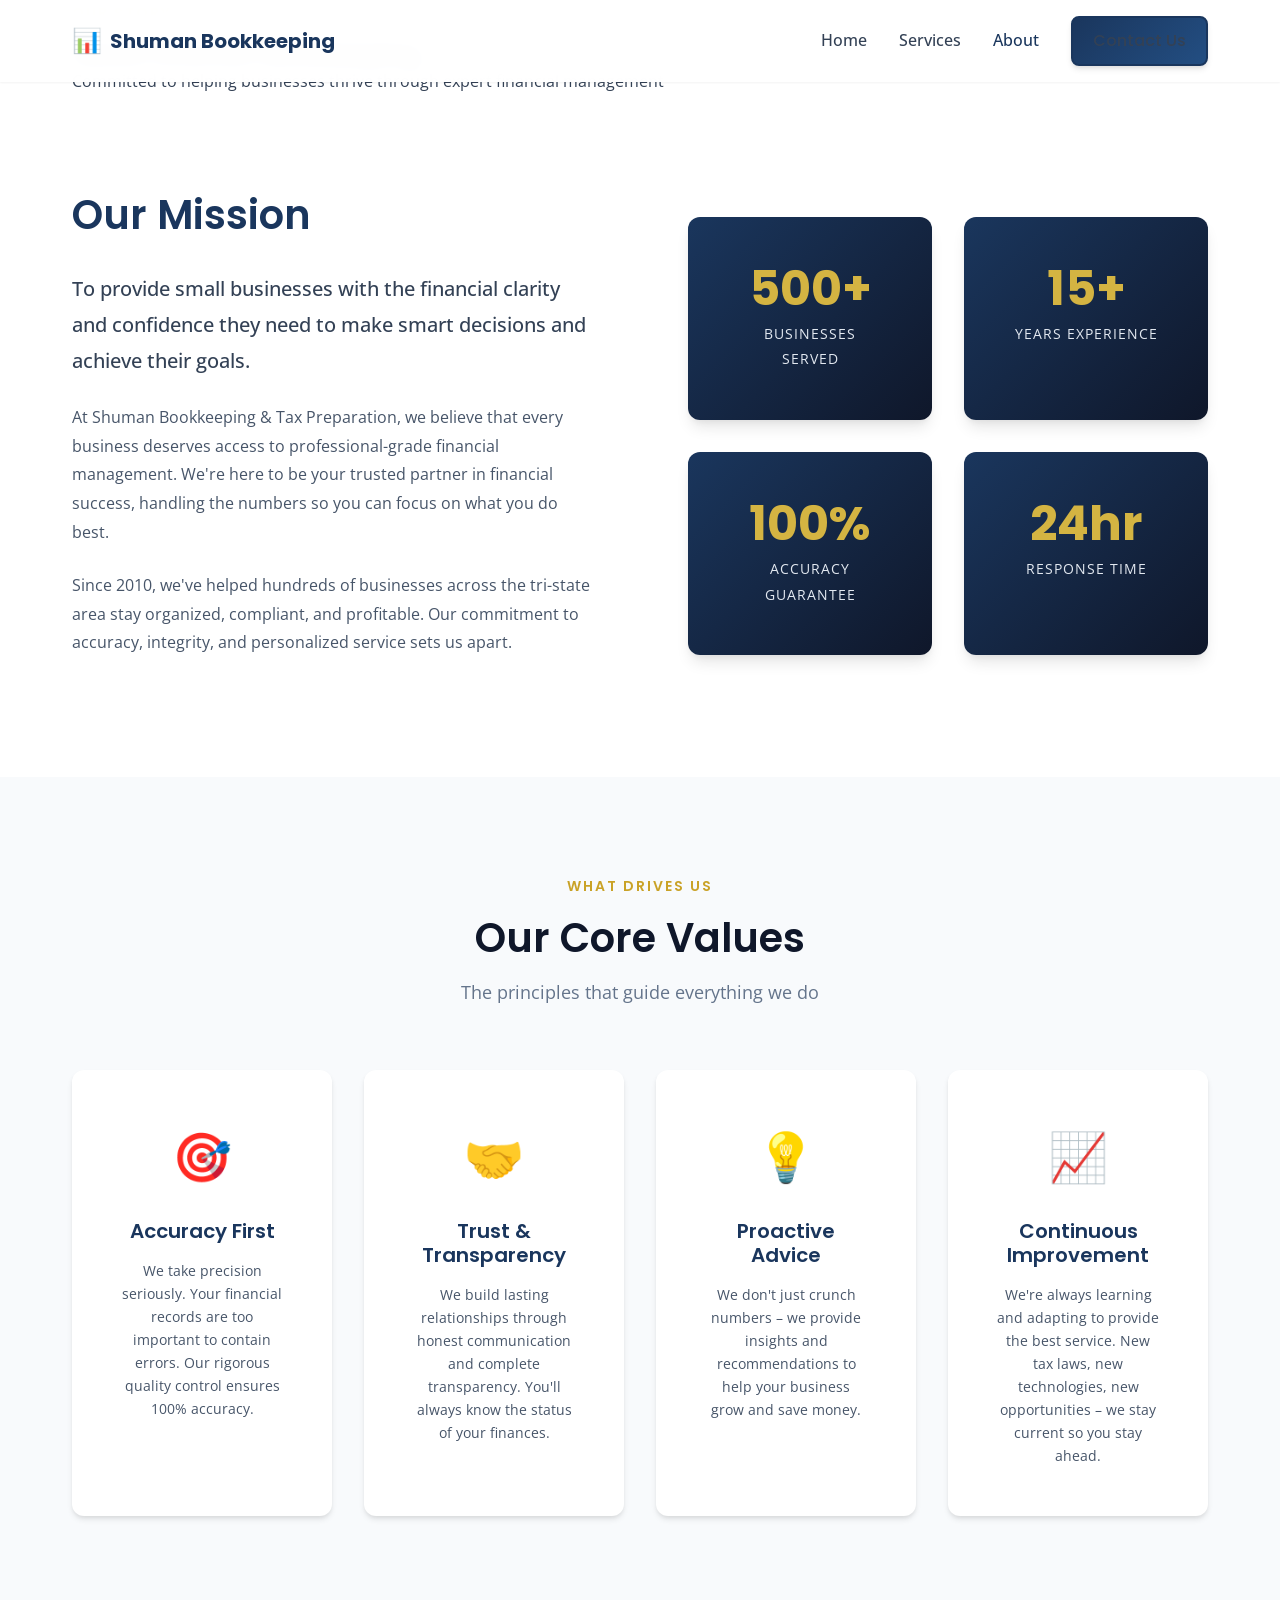
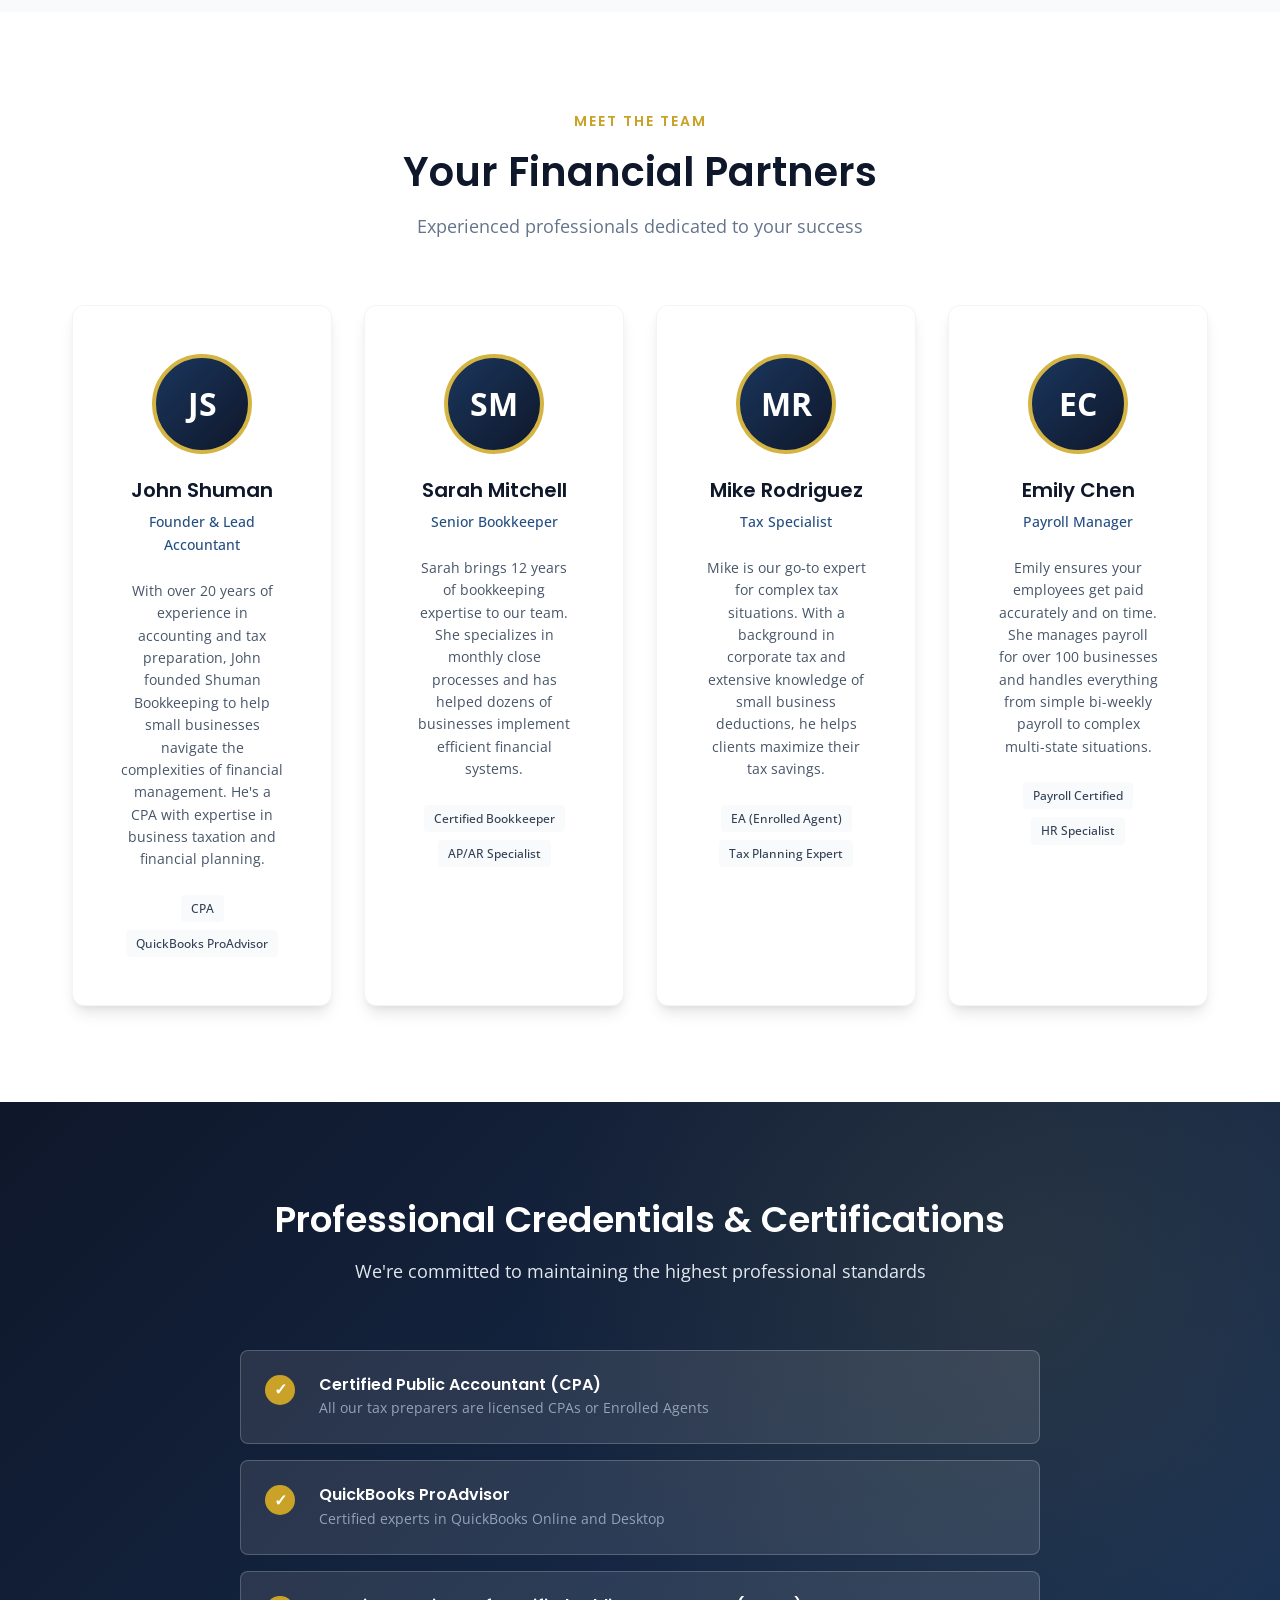
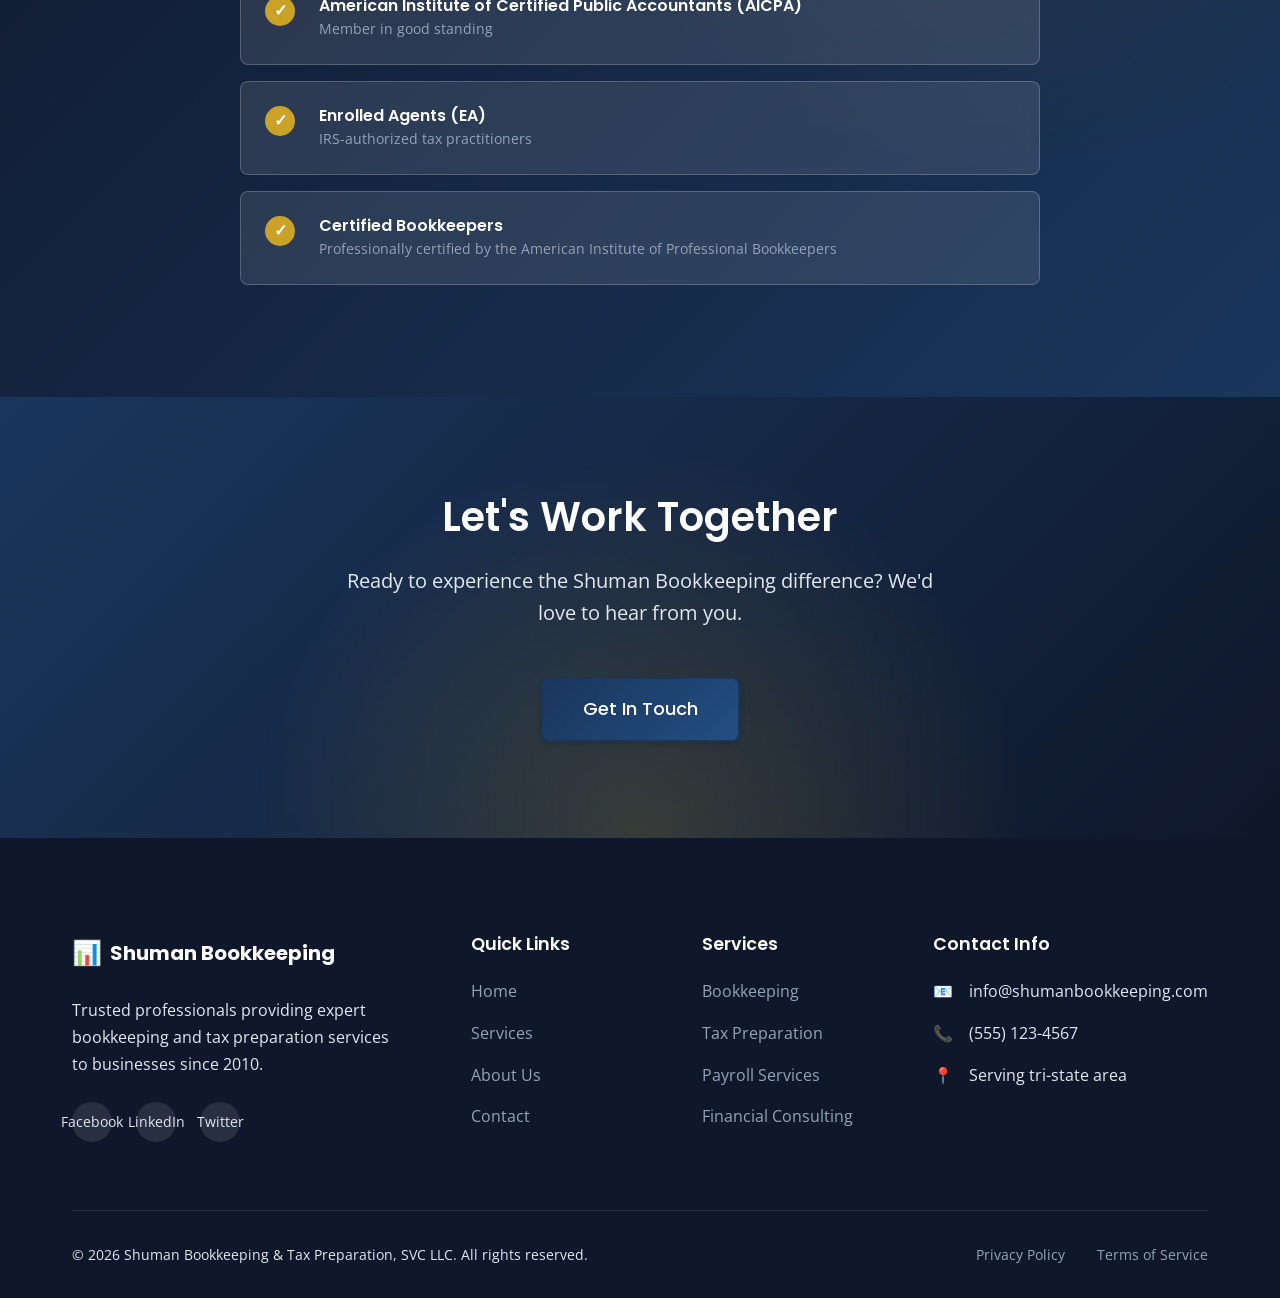
==== about.html @ daa7134f "feat: Complete website with services and about pages - Services page with detailed offerings - About" ====
<!DOCTYPE html>
<html lang="en">
<head>
    <meta charset="UTF-8">
    <meta name="viewport" content="width=device-width, initial-scale=1.0">
    <title>About Us | Shuman Bookkeeping & Tax Preparation, SVC LLC</title>
    <meta name="description" content="Learn about Shuman Bookkeeping - our mission, team, and commitment to helping small businesses succeed financially.">
    
    <link rel="preconnect" href="https://fonts.googleapis.com">
    <link rel="preconnect" href="https://fonts.gstatic.com" crossorigin>
    <link href="https://fonts.googleapis.com/css2?family=Poppins:wght@400;500;600;700&family=Open+Sans:wght@400;500;600&display=swap" rel="stylesheet">
    
    <link rel="stylesheet" href="css/style.css">
    <link rel="stylesheet" href="css/about.css">
</head>
<body>
    <!-- Navigation -->
    <nav class="navbar">
        <div class="container">
            <a href="index.html" class="logo">
                <span class="logo-icon">📊</span>
                <span class="logo-text">Shuman Bookkeeping</span>
            </a>
            <button class="mobile-menu-btn" aria-label="Toggle menu">
                <span></span>
                <span></span>
                <span></span>
            </button>
            <ul class="nav-links">
                <li><a href="index.html">Home</a></li>
                <li><a href="services.html">Services</a></li>
                <li><a href="about.html" class="active">About</a></li>
                <li><a href="index.html#contact" class="btn btn-primary">Contact Us</a></li>
            </ul>
        </div>
    </nav>

    <!-- Page Header -->
    <section class="page-header">
        <div class="container">
            <span class="section-tag">Our Story</span>
            <h1>About Shuman Bookkeeping</h1>
            <p>Committed to helping businesses thrive through expert financial management</p>
        </div>
    </section>

    <!-- Mission Section -->
    <section class="mission-section">
        <div class="container">
            <div class="mission-grid">
                <div class="mission-content">
                    <h2>Our Mission</h2>
                    <p class="lead">To provide small businesses with the financial clarity and confidence they need to make smart decisions and achieve their goals.</p>
                    <p>At Shuman Bookkeeping & Tax Preparation, we believe that every business deserves access to professional-grade financial management. We're here to be your trusted partner in financial success, handling the numbers so you can focus on what you do best.</p>
                    <p>Since 2010, we've helped hundreds of businesses across the tri-state area stay organized, compliant, and profitable. Our commitment to accuracy, integrity, and personalized service sets us apart.</p>
                </div>
                <div class="mission-stats">
                    <div class="stat-card">
                        <span class="stat-number">500+</span>
                        <span class="stat-label">Businesses Served</span>
                    </div>
                    <div class="stat-card">
                        <span class="stat-number">15+</span>
                        <span class="stat-label">Years Experience</span>
                    </div>
                    <div class="stat-card">
                        <span class="stat-number">100%</span>
                        <span class="stat-label">Accuracy Guarantee</span>
                    </div>
                    <div class="stat-card">
                        <span class="stat-number">24hr</span>
                        <span class="stat-label">Response Time</span>
                    </div>
                </div>
            </div>
        </div>
    </section>

    <!-- Values Section -->
    <section class="values-section">
        <div class="container">
            <div class="section-header">
                <span class="section-tag">What Drives Us</span>
                <h2>Our Core Values</h2>
                <p>The principles that guide everything we do</p>
            </div>
            <div class="values-grid">
                <div class="value-card">
                    <div class="value-icon">🎯</div>
                    <h3>Accuracy First</h3>
                    <p>We take precision seriously. Your financial records are too important to contain errors. Our rigorous quality control ensures 100% accuracy.</p>
                </div>
                <div class="value-card">
                    <div class="value-icon">🤝</div>
                    <h3>Trust & Transparency</h3>
                    <p>We build lasting relationships through honest communication and complete transparency. You'll always know the status of your finances.</p>
                </div>
                <div class="value-card">
                    <div class="value-icon">💡</div>
                    <h3>Proactive Advice</h3>
                    <p>We don't just crunch numbers – we provide insights and recommendations to help your business grow and save money.</p>
                </div>
                <div class="value-card">
                    <div class="value-icon">📈</div>
                    <h3>Continuous Improvement</h3>
                    <p>We're always learning and adapting to provide the best service. New tax laws, new technologies, new opportunities – we stay current so you stay ahead.</p>
                </div>
            </div>
        </div>
    </section>

    <!-- Team Section -->
    <section class="team-section">
        <div class="container">
            <div class="section-header">
                <span class="section-tag">Meet The Team</span>
                <h2>Your Financial Partners</h2>
                <p>Experienced professionals dedicated to your success</p>
            </div>
            <div class="team-grid">
                <div class="team-card">
                    <div class="team-avatar">
                        <span>JS</span>
                    </div>
                    <h3>John Shuman</h3>
                    <span class="team-title">Founder & Lead Accountant</span>
                    <p>With over 20 years of experience in accounting and tax preparation, John founded Shuman Bookkeeping to help small businesses navigate the complexities of financial management. He's a CPA with expertise in business taxation and financial planning.</p>
                    <div class="team-credentials">
                        <span class="credential">CPA</span>
                        <span class="credential">QuickBooks ProAdvisor</span>
                    </div>
                </div>
                <div class="team-card">
                    <div class="team-avatar">
                        <span>SM</span>
                    </div>
                    <h3>Sarah Mitchell</h3>
                    <span class="team-title">Senior Bookkeeper</span>
                    <p>Sarah brings 12 years of bookkeeping expertise to our team. She specializes in monthly close processes and has helped dozens of businesses implement efficient financial systems.</p>
                    <div class="team-credentials">
                        <span class="credential">Certified Bookkeeper</span>
                        <span class="credential">AP/AR Specialist</span>
                    </div>
                </div>
                <div class="team-card">
                    <div class="team-avatar">
                        <span>MR</span>
                    </div>
                    <h3>Mike Rodriguez</h3>
                    <span class="team-title">Tax Specialist</span>
                    <p>Mike is our go-to expert for complex tax situations. With a background in corporate tax and extensive knowledge of small business deductions, he helps clients maximize their tax savings.</p>
                    <div class="team-credentials">
                        <span class="credential">EA (Enrolled Agent)</span>
                        <span class="credential">Tax Planning Expert</span>
                    </div>
                </div>
                <div class="team-card">
                    <div class="team-avatar">
                        <span>EC</span>
                    </div>
                    <h3>Emily Chen</h3>
                    <span class="team-title">Payroll Manager</span>
                    <p>Emily ensures your employees get paid accurately and on time. She manages payroll for over 100 businesses and handles everything from simple bi-weekly payroll to complex multi-state situations.</p>
                    <div class="team-credentials">
                        <span class="credential">Payroll Certified</span>
                        <span class="credential">HR Specialist</span>
                    </div>
                </div>
            </div>
        </div>
    </section>

    <!-- Credentials Section -->
    <section class="credentials-section">
        <div class="container">
            <div class="credentials-content">
                <h2>Professional Credentials & Certifications</h2>
                <p>We're committed to maintaining the highest professional standards</p>
                <div class="credentials-list">
                    <div class="credential-item">
                        <span class="credential-icon">✓</span>
                        <div>
                            <h4>Certified Public Accountant (CPA)</h4>
                            <p>All our tax preparers are licensed CPAs or Enrolled Agents</p>
                        </div>
                    </div>
                    <div class="credential-item">
                        <span class="credential-icon">✓</span>
                        <div>
                            <h4>QuickBooks ProAdvisor</h4>
                            <p>Certified experts in QuickBooks Online and Desktop</p>
                        </div>
                    </div>
                    <div class="credential-item">
                        <span class="credential-icon">✓</span>
                        <div>
                            <h4>American Institute of Certified Public Accountants (AICPA)</h4>
                            <p>Member in good standing</p>
                        </div>
                    </div>
                    <div class="credential-item">
                        <span class="credential-icon">✓</span>
                        <div>
                            <h4>Enrolled Agents (EA)</h4>
                            <p>IRS-authorized tax practitioners</p>
                        </div>
                    </div>
                    <div class="credential-item">
                        <span class="credential-icon">✓</span>
                        <div>
                            <h4>Certified Bookkeepers</h4>
                            <p>Professionally certified by the American Institute of Professional Bookkeepers</p>
                        </div>
                    </div>
                </div>
            </div>
        </div>
    </section>

    <!-- CTA Section -->
    <section class="cta-section">
        <div class="container">
            <h2>Let's Work Together</h2>
            <p>Ready to experience the Shuman Bookkeeping difference? We'd love to hear from you.</p>
            <a href="index.html#contact" class="btn btn-primary btn-lg">Get In Touch</a>
        </div>
    </section>

    <!-- Footer -->
    <footer class="footer">
        <div class="container">
            <div class="footer-grid">
                <div class="footer-brand">
                    <a href="index.html" class="logo">
                        <span class="logo-icon">📊</span>
                        <span class="logo-text">Shuman Bookkeeping</span>
                    </a>
                    <p>Trusted professionals providing expert bookkeeping and tax preparation services to businesses since 2010.</p>
                    <div class="social-links">
                        <a href="#" aria-label="Facebook">Facebook</a>
                        <a href="#" aria-label="LinkedIn">LinkedIn</a>
                        <a href="#" aria-label="Twitter">Twitter</a>
                    </div>
                </div>
                <div class="footer-links">
                    <h4>Quick Links</h4>
                    <ul>
                        <li><a href="index.html">Home</a></li>
                        <li><a href="services.html">Services</a></li>
                        <li><a href="about.html">About Us</a></li>
                        <li><a href="index.html#contact">Contact</a></li>
                    </ul>
                </div>
                <div class="footer-links">
                    <h4>Services</h4>
                    <ul>
                        <li><a href="services.html#bookkeeping">Bookkeeping</a></li>
                        <li><a href="services.html#tax">Tax Preparation</a></li>
                        <li><a href="services.html#payroll">Payroll Services</a></li>
                        <li><a href="services.html#consulting">Financial Consulting</a></li>
                    </ul>
                </div>
                <div class="footer-contact">
                    <h4>Contact Info</h4>
                    <p><span>📧</span> info@shumanbookkeeping.com</p>
                    <p><span>📞</span> (555) 123-4567</p>
                    <p><span>📍</span> Serving tri-state area</p>
                </div>
            </div>
            <div class="footer-bottom">
                <p>&copy; 2026 Shuman Bookkeeping & Tax Preparation, SVC LLC. All rights reserved.</p>
                <div class="footer-legal">
                    <a href="#">Privacy Policy</a>
                    <a href="#">Terms of Service</a>
                </div>
            </div>
        </div>
    </footer>

    <script src="js/main.js"></script>
</body>
</html>
---- css/style.css ----
/* =============================================
   Shuman Bookkeeping - Premium Stylesheet
   ============================================= */

/* CSS Variables */
:root {
    /* Primary Colors - Navy Blue */
    --primary-900: #0f172a;
    --primary-800: #1e293b;
    --primary-700: #1a365d;
    --primary-600: #234e82;
    --primary-500: #2d5a9e;
    
    /* Accent - Gold */
    --accent-500: #c9a227;
    --accent-400: #d4b442;
    --accent-300: #dfc65d;
    
    /* Neutrals */
    --white: #ffffff;
    --gray-100: #f8fafc;
    --gray-200: #f1f5f9;
    --gray-300: #e2e8f0;
    --gray-400: #94a3b8;
    --gray-500: #64748b;
    --gray-600: #475569;
    --gray-700: #334155;
    --gray-800: #1e293b;
    --gray-900: #0f172a;
    
    /* Status Colors */
    --success: #10b981;
    --error: #ef4444;
    --warning: #f59e0b;
    
    /* Typography */
    --font-heading: 'Poppins', sans-serif;
    --font-body: 'Open Sans', sans-serif;
    
    /* Spacing */
    --space-xs: 0.5rem;
    --space-sm: 1rem;
    --space-md: 1.5rem;
    --space-lg: 2rem;
    --space-xl: 3rem;
    --space-2xl: 4rem;
    --space-3xl: 6rem;
    
    /* Shadows */
    --shadow-sm: 0 1px 2px rgba(0, 0, 0, 0.05);
    --shadow-md: 0 4px 6px -1px rgba(0, 0, 0, 0.1), 0 2px 4px -1px rgba(0, 0, 0, 0.06);
    --shadow-lg: 0 10px 15px -3px rgba(0, 0, 0, 0.1), 0 4px 6px -2px rgba(0, 0, 0, 0.05);
    --shadow-xl: 0 20px 25px -5px rgba(0, 0, 0, 0.1), 0 10px 10px -5px rgba(0, 0, 0, 0.04);
    
    /* Transitions */
    --transition-fast: 150ms ease;
    --transition-normal: 300ms ease;
    --transition-slow: 500ms ease;
    
    /* Border Radius */
    --radius-sm: 4px;
    --radius-md: 8px;
    --radius-lg: 12px;
    --radius-xl: 20px;
}

/* Reset & Base */
*, *::before, *::after {
    box-sizing: border-box;
    margin: 0;
    padding: 0;
}

html {
    scroll-behavior: smooth;
}

body {
    font-family: var(--font-body);
    font-size: 16px;
    line-height: 1.6;
    color: var(--gray-700);
    background-color: var(--white);
    overflow-x: hidden;
}

h1, h2, h3, h4, h5, h6 {
    font-family: var(--font-heading);
    font-weight: 600;
    line-height: 1.2;
    color: var(--gray-900);
}

a {
    text-decoration: none;
    color: inherit;
    transition: color var(--transition-fast);
}

ul {
    list-style: none;
}

img {
    max-width: 100%;
    height: auto;
}

.container {
    max-width: 1200px;
    margin: 0 auto;
    padding: 0 var(--space-lg);
}

/* Buttons */
.btn {
    display: inline-flex;
    align-items: center;
    justify-content: center;
    padding: 0.875rem 1.75rem;
    font-family: var(--font-heading);
    font-size: 1rem;
    font-weight: 500;
    border-radius: var(--radius-md);
    border: 2px solid transparent;
    cursor: pointer;
    transition: all var(--transition-normal);
}

.btn-primary {
    background: linear-gradient(135deg, var(--primary-700) 0%, var(--primary-600) 100%);
    color: var(--white);
    border-color: var(--primary-700);
    box-shadow: var(--shadow-md);
}

.btn-primary:hover {
    background: linear-gradient(135deg, var(--primary-600) 0%, var(--primary-500) 100%);
    transform: translateY(-2px);
    box-shadow: var(--shadow-lg);
}

.btn-outline {
    background: transparent;
    color: var(--primary-700);
    border-color: var(--primary-700);
}

.btn-outline:hover {
    background: var(--primary-700);
    color: var(--white);
}

.btn-lg {
    padding: 1rem 2.5rem;
    font-size: 1.125rem;
}

.btn-block {
    width: 100%;
}

/* Navbar */
.navbar {
    position: fixed;
    top: 0;
    left: 0;
    right: 0;
    background: rgba(255, 255, 255, 0.98);
    backdrop-filter: blur(10px);
    z-index: 1000;
    box-shadow: var(--shadow-sm);
    padding: var(--space-sm) 0;
}

.navbar .container {
    display: flex;
    align-items: center;
    justify-content: space-between;
}

.logo {
    display: flex;
    align-items: center;
    gap: var(--space-xs);
    font-family: var(--font-heading);
    font-weight: 700;
    font-size: 1.25rem;
    color: var(--primary-700);
}

.logo-icon {
    font-size: 1.5rem;
}

.nav-links {
    display: flex;
    align-items: center;
    gap: var(--space-lg);
}

.nav-links a {
    font-weight: 500;
    color: var(--gray-700);
    transition: color var(--transition-fast);
}

.nav-links a:hover,
.nav-links a.active {
    color: var(--primary-700);
}

.nav-links .btn {
    padding: 0.625rem 1.25rem;
}

.mobile-menu-btn {
    display: none;
    flex-direction: column;
    gap: 5px;
    background: none;
    border: none;
    cursor: pointer;
    padding: 5px;
}

.mobile-menu-btn span {
    display: block;
    width: 25px;
    height: 2px;
    background: var(--primary-700);
    transition: all var(--transition-fast);
}

/* Hero Section */
.hero {
    padding: var(--space-3xl) 0;
    padding-top: calc(var(--space-3xl) + 80px);
    background: linear-gradient(135deg, var(--primary-900) 0%, var(--primary-700) 50%, var(--primary-800) 100%);
    position: relative;
    overflow: hidden;
}

.hero::before {
    content: '';
    position: absolute;
    top: 0;
    left: 0;
    right: 0;
    bottom: 0;
    background: 
        radial-gradient(circle at 20% 50%, rgba(201, 162, 39, 0.1) 0%, transparent 50%),
        radial-gradient(circle at 80% 20%, rgba(255, 255, 255, 0.05) 0%, transparent 30%);
    pointer-events: none;
}

.hero .container {
    position: relative;
    z-index: 1;
}

.hero-content {
    max-width: 700px;
}

.hero h1 {
    font-size: 3.5rem;
    font-weight: 700;
    color: var(--white);
    margin-bottom: var(--space-md);
    line-height: 1.1;
}

.hero-subtitle {
    font-size: 1.25rem;
    color: var(--gray-300);
    margin-bottom: var(--space-lg);
    line-height: 1.7;
}

.hero-buttons {
    display: flex;
    gap: var(--space-md);
    margin-bottom: var(--space-xl);
}

.hero-features {
    display: flex;
    flex-wrap: wrap;
    gap: var(--space-md);
}

.feature-badge {
    display: flex;
    align-items: center;
    gap: var(--space-xs);
    color: var(--gray-200);
    font-size: 0.9rem;
}

.badge-icon {
    display: flex;
    align-items: center;
    justify-content: center;
    width: 20px;
    height: 20px;
    background: var(--success);
    border-radius: 50%;
    font-size: 0.7rem;
    color: var(--white);
}

/* Section Styles */
.section-header {
    text-align: center;
    max-width: 600px;
    margin: 0 auto var(--space-2xl);
}

.section-tag {
    display: inline-block;
    font-family: var(--font-heading);
    font-size: 0.875rem;
    font-weight: 600;
    text-transform: uppercase;
    letter-spacing: 2px;
    color: var(--accent-500);
    margin-bottom: var(--space-sm);
}

.section-header h2 {
    font-size: 2.5rem;
    margin-bottom: var(--space-sm);
}

.section-header p {
    font-size: 1.125rem;
    color: var(--gray-500);
}

/* Services Overview */
.services-overview {
    padding: var(--space-3xl) 0;
    background: var(--gray-100);
}

.services-grid {
    display: grid;
    grid-template-columns: repeat(auto-fit, minmax(260px, 1fr));
    gap: var(--space-lg);
}

.service-card {
    background: var(--white);
    padding: var(--space-xl);
    border-radius: var(--radius-lg);
    box-shadow: var(--shadow-md);
    transition: all var(--transition-normal);
    border: 1px solid var(--gray-200);
}

.service-card:hover {
    transform: translateY(-5px);
    box-shadow: var(--shadow-xl);
    border-color: var(--accent-500);
}

.service-icon {
    font-size: 2.5rem;
    margin-bottom: var(--space-md);
}

.service-card h3 {
    font-size: 1.5rem;
    margin-bottom: var(--space-sm);
    color: var(--primary-700);
}

.service-card > p {
    color: var(--gray-500);
    margin-bottom: var(--space-md);
}

.service-list {
    border-top: 1px solid var(--gray-200);
    padding-top: var(--space-md);
}

.service-list li {
    position: relative;
    padding-left: var(--space-md);
    margin-bottom: var(--space-xs);
    color: var(--gray-600);
    font-size: 0.9rem;
}

.service-list li::before {
    content: '✓';
    position: absolute;
    left: 0;
    color: var(--success);
    font-weight: 600;
}

/* Testimonials */
.testimonials {
    padding: var(--space-3xl) 0;
    background: var(--white);
}

.testimonials-grid {
    display: grid;
    grid-template-columns: repeat(auto-fit, minmax(300px, 1fr));
    gap: var(--space-lg);
}

.testimonial-card {
    background: var(--white);
    padding: var(--space-xl);
    border-radius: var(--radius-lg);
    box-shadow: var(--shadow-lg);
    border: 1px solid var(--gray-200);
    position: relative;
}

.testimonial-card::before {
    content: '"';
    position: absolute;
    top: 20px;
    left: 30px;
    font-size: 5rem;
    font-family: Georgia, serif;
    color: var(--accent-500);
    opacity: 0.2;
    line-height: 1;
}

.testimonial-stars {
    color: var(--accent-500);
    font-size: 1.25rem;
    margin-bottom: var(--space-md);
    letter-spacing: 2px;
}

.testimonial-text {
    font-size: 1.1rem;
    font-style: italic;
    color: var(--gray-700);
    margin-bottom: var(--space-lg);
    line-height: 1.7;
}

.testimonial-author {
    display: flex;
    align-items: center;
    gap: var(--space-md);
}

.author-avatar {
    width: 50px;
    height: 50px;
    background: linear-gradient(135deg, var(--primary-700), var(--primary-500));
    border-radius: 50%;
    display: flex;
    align-items: center;
    justify-content: center;
    color: var(--white);
    font-weight: 600;
    font-size: 1.1rem;
}

.author-info strong {
    display: block;
    color: var(--gray-900);
    font-size: 1rem;
}

.author-info span {
    font-size: 0.875rem;
    color: var(--gray-500);
}

/* Contact Section */
.contact {
    padding: var(--space-3xl) 0;
    background: linear-gradient(135deg, var(--primary-900) 0%, var(--primary-700) 100%);
    position: relative;
}

.contact::before {
    content: '';
    position: absolute;
    top: 0;
    left: 0;
    right: 0;
    bottom: 0;
    background: 
        radial-gradient(circle at 0% 100%, rgba(201, 162, 39, 0.15) 0%, transparent 40%);
    pointer-events: none;
}

.contact .container {
    position: relative;
    z-index: 1;
}

.contact-grid {
    display: grid;
    grid-template-columns: 1fr 1fr;
    gap: var(--space-3xl);
    align-items: start;
}

.contact-info {
    color: var(--white);
}

.contact-info .section-tag {
    color: var(--accent-400);
}

.contact-info h2 {
    color: var(--white);
    font-size: 2.5rem;
    margin-bottom: var(--space-md);
}

.contact-info > p {
    color: var(--gray-300);
    font-size: 1.125rem;
    margin-bottom: var(--space-xl);
}

.contact-details {
    margin-bottom: var(--space-xl);
}

.contact-item {
    display: flex;
    align-items: flex-start;
    gap: var(--space-md);
    margin-bottom: var(--space-md);
}

.contact-icon {
    font-size: 1.25rem;
}

.contact-item strong {
    display: block;
    color: var(--accent-400);
    font-size: 0.875rem;
    text-transform: uppercase;
    letter-spacing: 1px;
    margin-bottom: 2px;
}

.contact-item p {
    color: var(--gray-200);
}

.business-hours {
    background: rgba(255, 255, 255, 0.1);
    padding: var(--space-lg);
    border-radius: var(--radius-md);
    border: 1px solid rgba(255, 255, 255, 0.2);
}

.business-hours h4 {
    color: var(--accent-400);
    font-size: 1rem;
    margin-bottom: var(--space-sm);
}

.business-hours p {
    color: var(--gray-300);
    font-size: 0.9rem;
}

/* Contact Form */
.contact-form-wrapper {
    background: var(--white);
    padding: var(--space-xl);
    border-radius: var(--radius-lg);
    box-shadow: var(--shadow-xl);
}

.contact-form .form-group {
    margin-bottom: var(--space-md);
}

.contact-form label {
    display: block;
    font-weight: 600;
    color: var(--gray-700);
    margin-bottom: var(--space-xs);
    font-size: 0.9rem;
}

.contact-form input,
.contact-form select,
.contact-form textarea {
    width: 100%;
    padding: 0.875rem 1rem;
    font-family: var(--font-body);
    font-size: 1rem;
    border: 2px solid var(--gray-300);
    border-radius: var(--radius-md);
    transition: border-color var(--transition-fast), box-shadow var(--transition-fast);
    background: var(--white);
}

.contact-form input:focus,
.contact-form select:focus,
.contact-form textarea:focus {
    outline: none;
    border-color: var(--primary-500);
    box-shadow: 0 0 0 3px rgba(45, 90, 158, 0.1);
}

.contact-form textarea {
    resize: vertical;
    min-height: 120px;
}

.contact-form select {
    cursor: pointer;
    appearance: none;
    background-image: url("data:image/svg+xml,%3Csvg xmlns='http://www.w3.org/2000/svg' width='12' height='12' viewBox='0 0 12 12'%3E%3Cpath fill='%2364748b' d='M6 8L1 3h10z'/%3E%3C/svg%3E");
    background-repeat: no-repeat;
    background-position: right 1rem center;
}

/* Footer */
.footer {
    background: var(--primary-900);
    color: var(--gray-300);
    padding: var(--space-3xl) 0 var(--space-lg);
}

.footer-grid {
    display: grid;
    grid-template-columns: 2fr 1fr 1fr 1fr;
    gap: var(--space-2xl);
    margin-bottom: var(--space-2xl);
}

.footer-brand .logo {
    color: var(--white);
    margin-bottom: var(--space-md);
}

.footer-brand p {
    margin-bottom: var(--space-md);
    line-height: 1.7;
}

.social-links {
    display: flex;
    gap: var(--space-md);
}

.social-links a {
    display: flex;
    align-items: center;
    justify-content: center;
    width: 40px;
    height: 40px;
    background: rgba(255, 255, 255, 0.1);
    border-radius: 50%;
    font-size: 0.875rem;
    transition: all var(--transition-fast);
}

.social-links a:hover {
    background: var(--accent-500);
    color: var(--primary-900);
}

.footer h4 {
    color: var(--white);
    font-size: 1.1rem;
    margin-bottom: var(--space-md);
}

.footer-links ul li {
    margin-bottom: var(--space-sm);
}

.footer-links a {
    color: var(--gray-400);
    transition: color var(--transition-fast);
}

.footer-links a:hover {
    color: var(--accent-400);
}

.footer-contact p {
    display: flex;
    align-items: center;
    gap: var(--space-sm);
    margin-bottom: var(--space-sm);
}

.footer-bottom {
    border-top: 1px solid rgba(255, 255, 255, 0.1);
    padding-top: var(--space-lg);
    display: flex;
    justify-content: space-between;
    align-items: center;
    flex-wrap: wrap;
    gap: var(--space-md);
}

.footer-bottom p {
    font-size: 0.9rem;
}

.footer-legal {
    display: flex;
    gap: var(--space-lg);
}

.footer-legal a {
    font-size: 0.9rem;
    color: var(--gray-400);
}

.footer-legal a:hover {
    color: var(--white);
}

/* Responsive Styles */
@media (max-width: 1024px) {
    .hero h1 {
        font-size: 2.75rem;
    }
    
    .contact-grid {
        grid-template-columns: 1fr;
        gap: var(--space-2xl);
    }
    
    .footer-grid {
        grid-template-columns: 1fr 1fr;
    }
}

@media (max-width: 768px) {
    .mobile-menu-btn {
        display: flex;
    }
    
    .nav-links {
        display: none;
        position: absolute;
        top: 100%;
        left: 0;
        right: 0;
        background: var(--white);
        flex-direction: column;
        padding: var(--space-lg);
        box-shadow: var(--shadow-lg);
    }
    
    .nav-links.active {
        display: flex;
    }
    
    .hero {
        padding: var(--space-2xl) 0;
        padding-top: calc(var(--space-2xl) + 80px);
    }
    
    .hero h1 {
        font-size: 2rem;
    }
    
    .hero-subtitle {
        font-size: 1rem;
    }
    
    .hero-buttons {
        flex-direction: column;
    }
    
    .hero-features {
        flex-direction: column;
    }
    
    .section-header h2 {
        font-size: 2rem;
    }
    
    .services-grid {
        grid-template-columns: 1fr;
    }
    
    .testimonials-grid {
        grid-template-columns: 1fr;
    }
    
    .footer-grid {
        grid-template-columns: 1fr;
        text-align: center;
    }
    
    .social-links {
        justify-content: center;
    }
    
    .footer-bottom {
        flex-direction: column;
        text-align: center;
    }
}

@media (max-width: 480px) {
    .container {
        padding: 0 var(--space-md);
    }
    
    .hero h1 {
        font-size: 1.75rem;
    }
    
    .btn-lg {
        padding: 0.875rem 1.5rem;
        font-size: 1rem;
    }
    
    .section-header h2 {
        font-size: 1.75rem;
    }
    
    .service-card {
        padding: var(--space-lg);
    }
    
    .testimonial-card {
        padding: var(--space-lg);
    }
}
---- css/about.css ----
/* About Page Specific Styles */

/* Mission Section */
.mission-section {
    padding: var(--space-3xl) 0;
    background: var(--white);
}

.mission-grid {
    display: grid;
    grid-template-columns: 1fr 1fr;
    gap: var(--space-3xl);
    align-items: center;
}

.mission-content h2 {
    font-size: 2.5rem;
    margin-bottom: var(--space-lg);
    color: var(--primary-700);
}

.mission-content .lead {
    font-size: 1.25rem;
    font-weight: 500;
    color: var(--gray-700);
    margin-bottom: var(--space-md);
}

.mission-content p {
    color: var(--gray-600);
    line-height: 1.8;
    margin-bottom: var(--space-md);
}

.mission-stats {
    display: grid;
    grid-template-columns: repeat(2, 1fr);
    gap: var(--space-lg);
}

.stat-card {
    background: linear-gradient(135deg, var(--primary-700) 0%, var(--primary-900) 100%);
    padding: var(--space-xl);
    border-radius: var(--radius-lg);
    text-align: center;
    box-shadow: var(--shadow-lg);
}

.stat-number {
    display: block;
    font-family: var(--font-heading);
    font-size: 3rem;
    font-weight: 700;
    color: var(--accent-400);
    line-height: 1;
    margin-bottom: var(--space-xs);
}

.stat-label {
    font-size: 0.9rem;
    color: var(--gray-300);
    text-transform: uppercase;
    letter-spacing: 1px;
}

/* Values Section */
.values-section {
    padding: var(--space-3xl) 0;
    background: var(--gray-100);
}

.values-grid {
    display: grid;
    grid-template-columns: repeat(4, 1fr);
    gap: var(--space-lg);
}

.value-card {
    background: var(--white);
    padding: var(--space-xl);
    border-radius: var(--radius-lg);
    text-align: center;
    box-shadow: var(--shadow-md);
    transition: all var(--transition-normal);
}

.value-card:hover {
    transform: translateY(-5px);
    box-shadow: var(--shadow-xl);
}

.value-icon {
    font-size: 3rem;
    margin-bottom: var(--space-md);
}

.value-card h3 {
    font-size: 1.25rem;
    margin-bottom: var(--space-sm);
    color: var(--primary-700);
}

.value-card p {
    font-size: 0.9rem;
    color: var(--gray-600);
    line-height: 1.6;
}

/* Team Section */
.team-section {
    padding: var(--space-3xl) 0;
    background: var(--white);
}

.team-grid {
    display: grid;
    grid-template-columns: repeat(4, 1fr);
    gap: var(--space-lg);
}

.team-card {
    background: var(--white);
    padding: var(--space-xl);
    border-radius: var(--radius-lg);
    text-align: center;
    box-shadow: var(--shadow-lg);
    border: 1px solid var(--gray-200);
    transition: all var(--transition-normal);
}

.team-card:hover {
    transform: translateY(-5px);
    border-color: var(--accent-500);
    box-shadow: var(--shadow-xl);
}

.team-avatar {
    width: 100px;
    height: 100px;
    background: linear-gradient(135deg, var(--primary-700), var(--primary-900));
    border-radius: 50%;
    display: flex;
    align-items: center;
    justify-content: center;
    margin: 0 auto var(--space-md);
    font-size: 2rem;
    font-weight: 700;
    color: var(--white);
    border: 4px solid var(--accent-400);
}

.team-card h3 {
    font-size: 1.25rem;
    margin-bottom: var(--space-xs);
    color: var(--gray-900);
}

.team-title {
    display: block;
    color: var(--primary-600);
    font-weight: 500;
    font-size: 0.9rem;
    margin-bottom: var(--space-md);
}

.team-card > p {
    font-size: 0.875rem;
    color: var(--gray-600);
    line-height: 1.6;
    margin-bottom: var(--space-md);
}

.team-credentials {
    display: flex;
    flex-wrap: wrap;
    gap: var(--space-xs);
    justify-content: center;
}

.team-credentials .credential {
    background: var(--gray-100);
    color: var(--gray-700);
    padding: 4px 10px;
    border-radius: var(--radius-sm);
    font-size: 0.75rem;
    font-weight: 500;
}

/* Credentials Section */
.credentials-section {
    padding: var(--space-3xl) 0;
    background: linear-gradient(135deg, var(--primary-900) 0%, var(--primary-700) 100%);
    position: relative;
}

.credentials-section::before {
    content: '';
    position: absolute;
    top: 0;
    left: 0;
    right: 0;
    bottom: 0;
    background: radial-gradient(circle at 80% 20%, rgba(201, 162, 39, 0.1) 0%, transparent 40%);
    pointer-events: none;
}

.credentials-section .container {
    position: relative;
    z-index: 1;
}

.credentials-content {
    max-width: 800px;
    margin: 0 auto;
    text-align: center;
}

.credentials-content h2 {
    font-size: 2.25rem;
    color: var(--white);
    margin-bottom: var(--space-sm);
}

.credentials-content > p {
    font-size: 1.125rem;
    color: var(--gray-300);
    margin-bottom: var(--space-2xl);
}

.credentials-list {
    text-align: left;
}

.credential-item {
    display: flex;
    align-items: flex-start;
    gap: var(--space-md);
    padding: var(--space-md);
    background: rgba(255, 255, 255, 0.1);
    border-radius: var(--radius-md);
    margin-bottom: var(--space-sm);
    border: 1px solid rgba(255, 255, 255, 0.2);
}

.credential-icon {
    display: flex;
    align-items: center;
    justify-content: center;
    width: 30px;
    height: 30px;
    background: var(--accent-500);
    border-radius: 50%;
    color: var(--white);
    font-weight: 700;
    flex-shrink: 0;
}

.credential-item h4 {
    color: var(--white);
    font-size: 1rem;
    margin-bottom: 2px;
}

.credential-item p {
    color: var(--gray-400);
    font-size: 0.9rem;
}

/* CTA Section */
.cta-section {
    padding: var(--space-3xl) 0;
    background: linear-gradient(135deg, var(--primary-700) 0%, var(--primary-900) 100%);
    text-align: center;
    position: relative;
}

.cta-section::before {
    content: '';
    position: absolute;
    top: 0;
    left: 0;
    right: 0;
    bottom: 0;
    background: radial-gradient(circle at 50% 100%, rgba(201, 162, 39, 0.2) 0%, transparent 50%);
    pointer-events: none;
}

.cta-section .container {
    position: relative;
    z-index: 1;
}

.cta-section h2 {
    font-size: 2.5rem;
    color: var(--white);
    margin-bottom: var(--space-md);
}

.cta-section p {
    font-size: 1.25rem;
    color: var(--gray-300);
    margin-bottom: var(--space-xl);
    max-width: 600px;
    margin-left: auto;
    margin-right: auto;
}

/* Responsive */
@media (max-width: 1024px) {
    .mission-grid {
        grid-template-columns: 1fr;
    }
    
    .mission-stats {
        grid-template-columns: repeat(4, 1fr);
    }
    
    .values-grid {
        grid-template-columns: repeat(2, 1fr);
    }
    
    .team-grid {
        grid-template-columns: repeat(2, 1fr);
    }
}

@media (max-width: 768px) {
    .mission-stats {
        grid-template-columns: repeat(2, 1fr);
    }
    
    .stat-card {
        padding: var(--space-lg);
    }
    
    .stat-number {
        font-size: 2rem;
    }
    
    .values-grid {
        grid-template-columns: 1fr;
    }
    
    .team-grid {
        grid-template-columns: 1fr;
    }
    
    .mission-content h2 {
        font-size: 2rem;
    }
    
    .credentials-content h2 {
        font-size: 1.75rem;
    }
    
    .cta-section h2 {
        font-size: 2rem;
    }
}
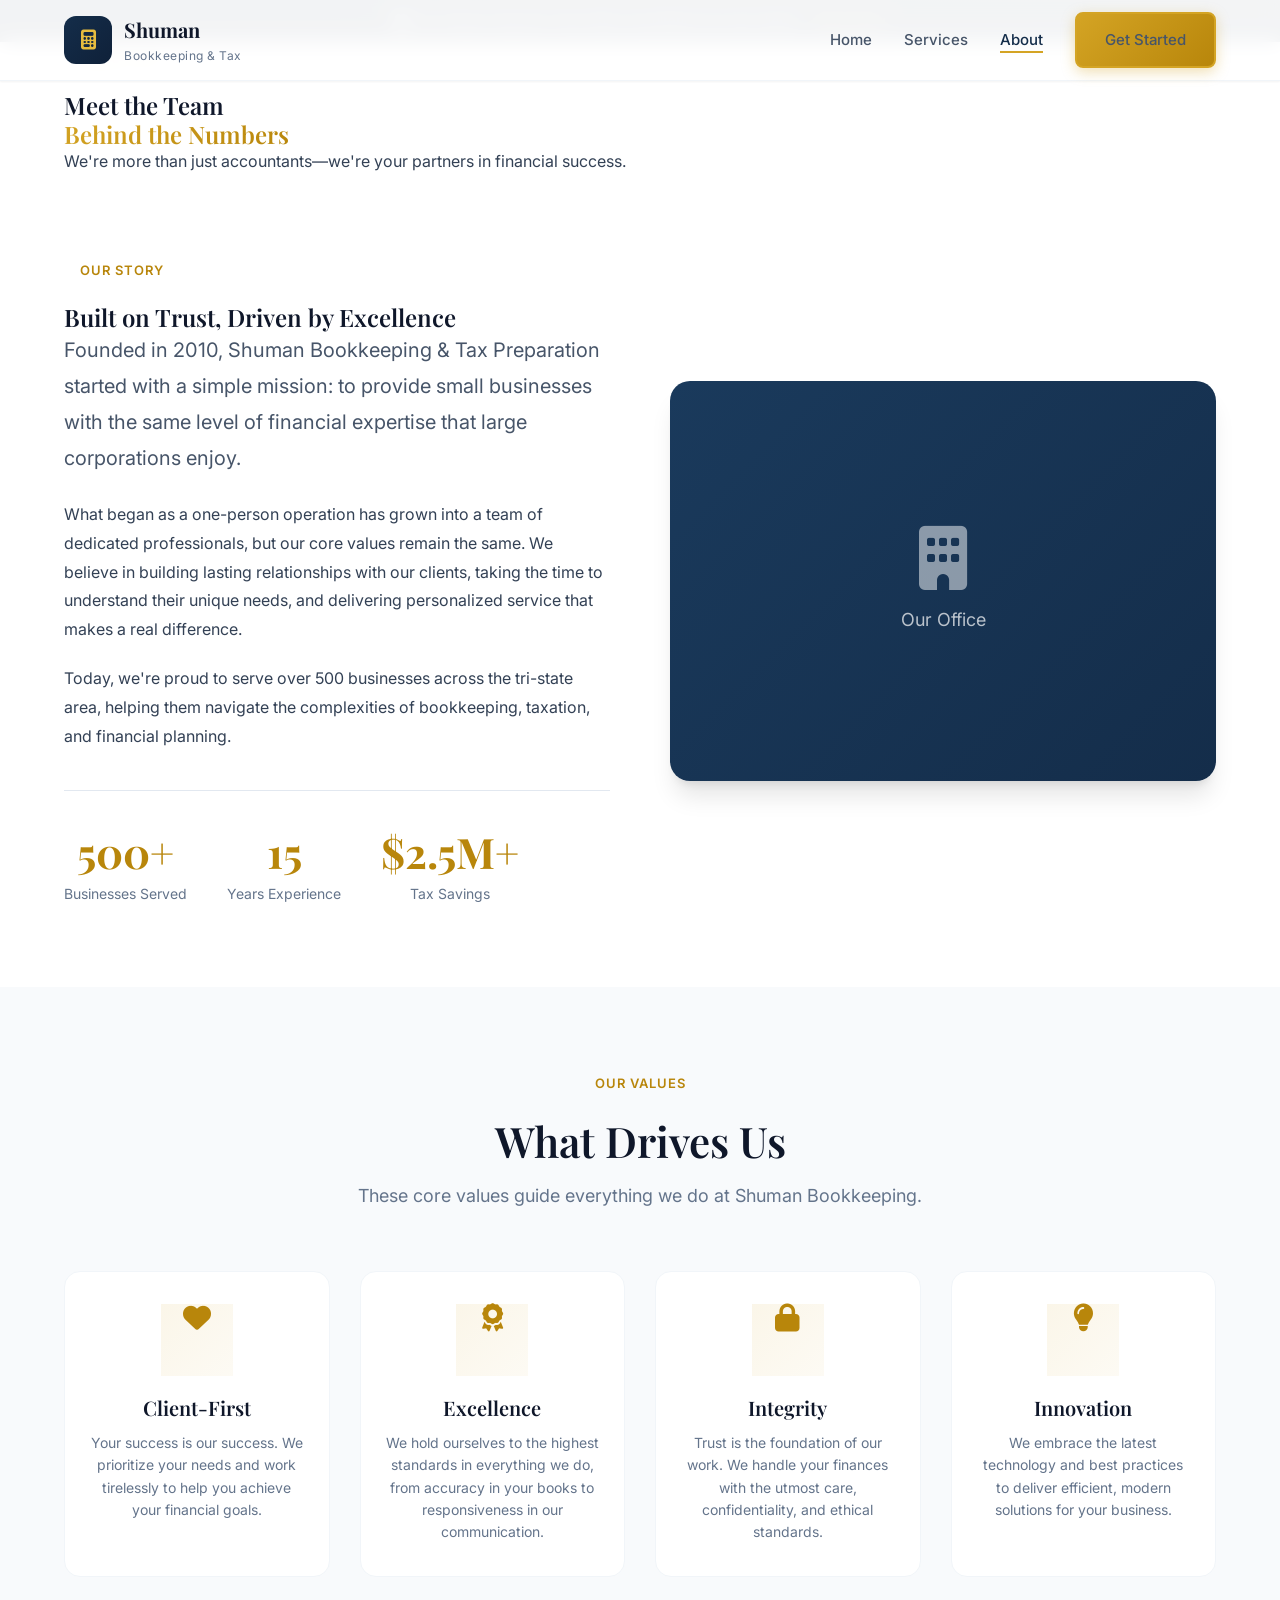
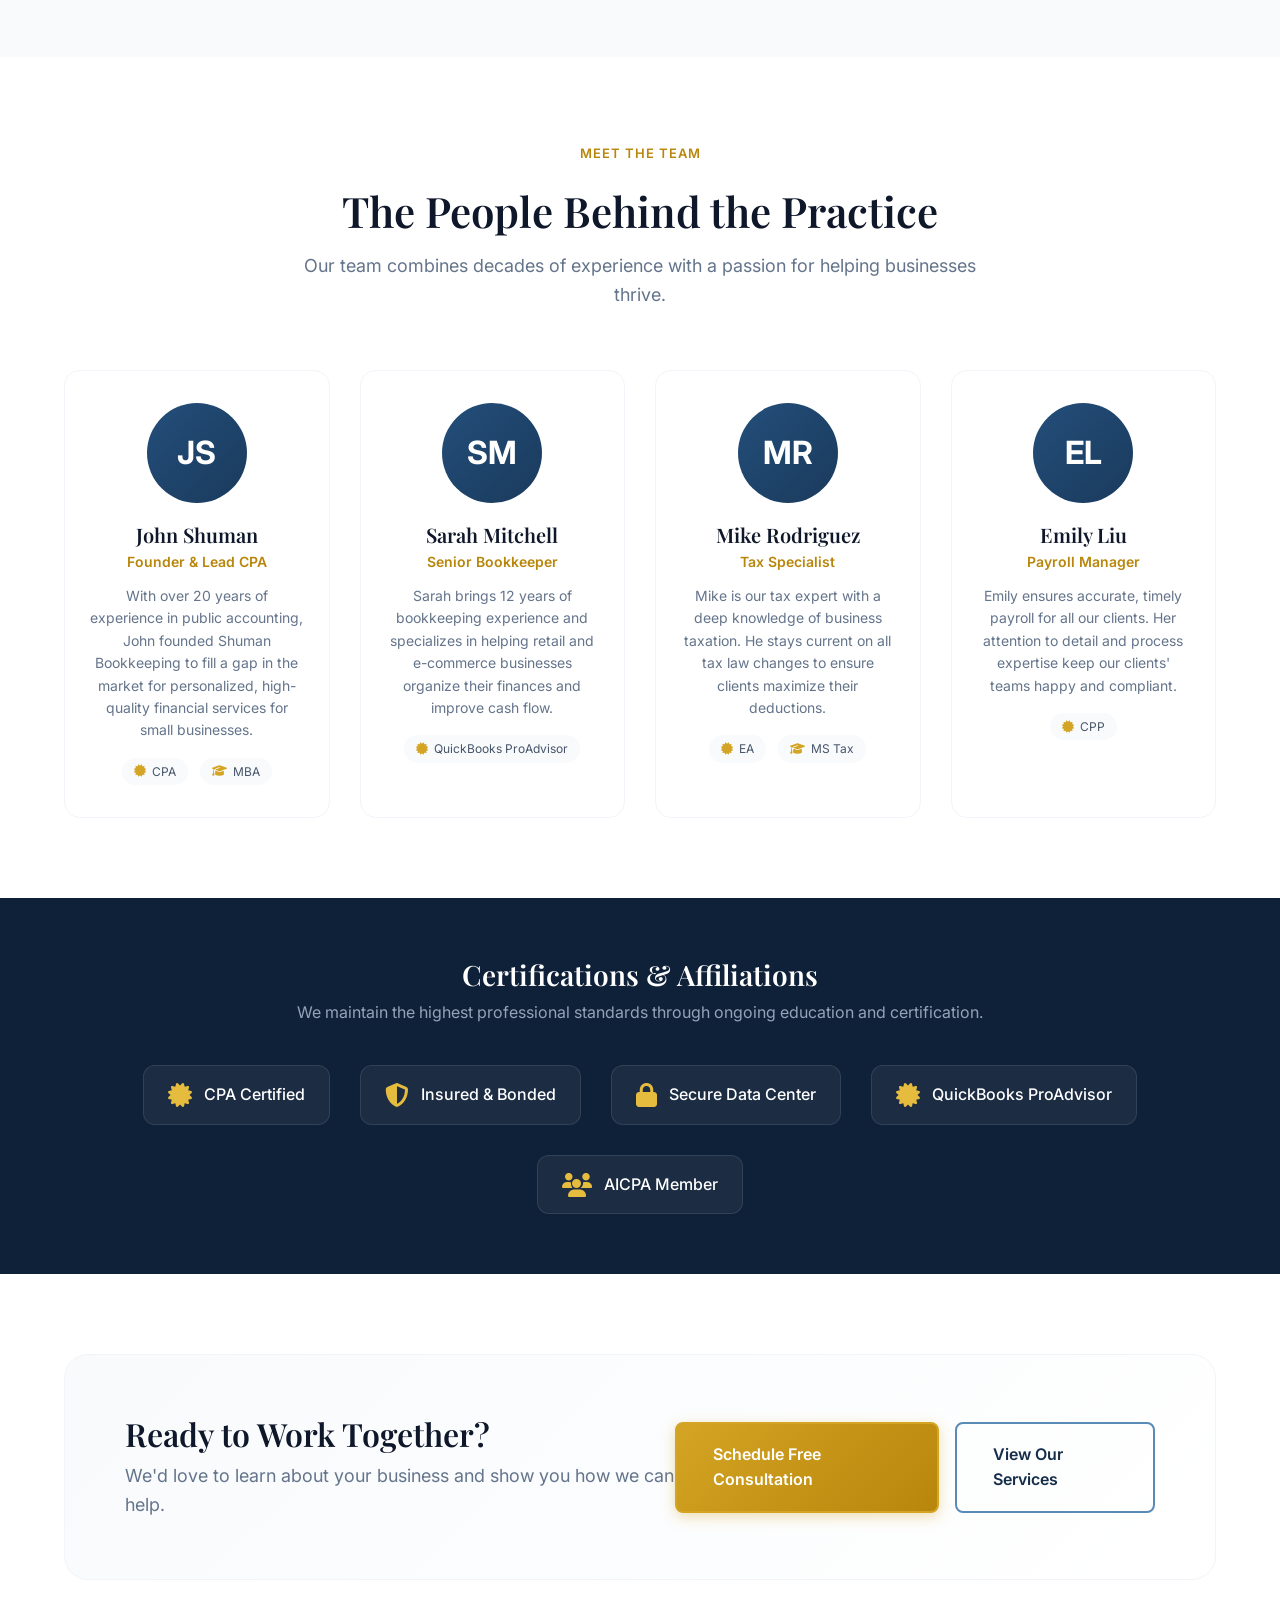
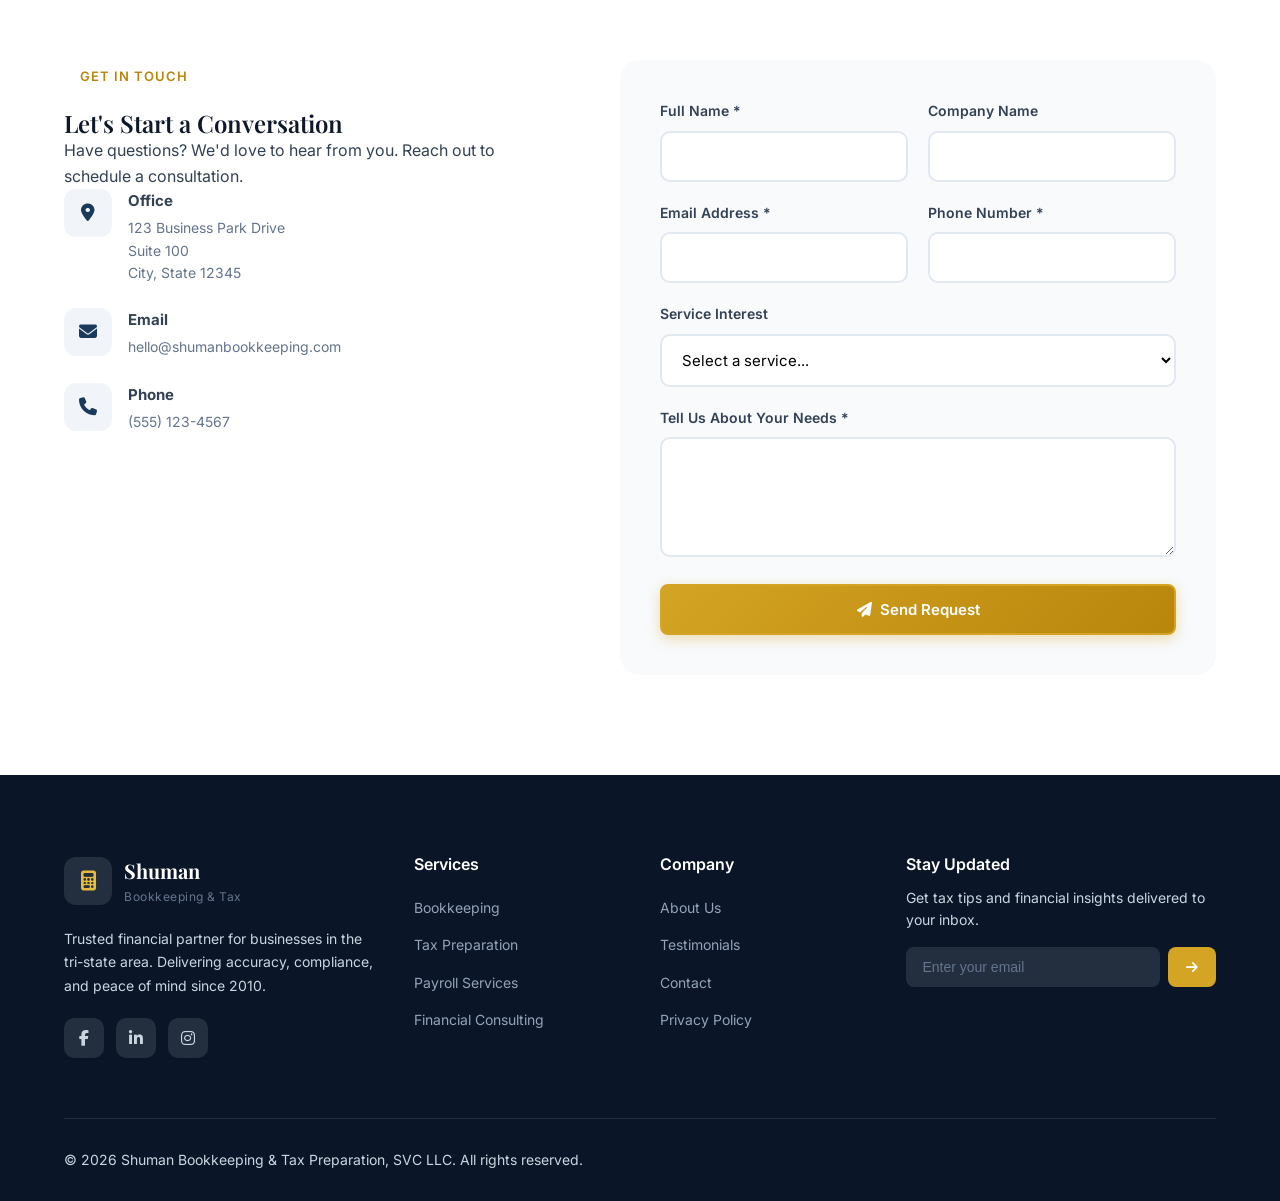
==== commit 6aca6960: "feat: premium redesign - 0K quality website" ====
--- a/about.html
+++ b/about.html
@@ -3,23 +3,39 @@
 <head>
     <meta charset="UTF-8">
     <meta name="viewport" content="width=device-width, initial-scale=1.0">
-    <title>About Us | Shuman Bookkeeping & Tax Preparation, SVC LLC</title>
-    <meta name="description" content="Learn about Shuman Bookkeeping - our mission, team, and commitment to helping small businesses succeed financially.">
+    <title>About Us | Shuman Bookkeeping & Tax Preparation</title>
+    <meta name="description" content="Learn about Shuman Bookkeeping & Tax Preparation - our team, our values, and our mission to help small businesses succeed.">
     
+    <!-- Fonts -->
     <link rel="preconnect" href="https://fonts.googleapis.com">
     <link rel="preconnect" href="https://fonts.gstatic.com" crossorigin>
-    <link href="https://fonts.googleapis.com/css2?family=Poppins:wght@400;500;600;700&family=Open+Sans:wght@400;500;600&display=swap" rel="stylesheet">
+    <link href="https://fonts.googleapis.com/css2?family=Playfair+Display:wght@400;500;600;700&family=Inter:wght@300;400;500;600;700&display=swap" rel="stylesheet">
+    
+    <!-- Icons -->
+    <link rel="stylesheet" href="https://cdnjs.cloudflare.com/ajax/libs/font-awesome/6.5.1/css/all.min.css">
     
     <link rel="stylesheet" href="css/style.css">
     <link rel="stylesheet" href="css/about.css">
 </head>
 <body>
+    <!-- Announcement Bar -->
+    <div class="announcement-bar">
+        <div class="container">
+            <p><i class="fas fa-calendar-check"></i> Tax Season Special: Free initial consultation for new clients <a href="#contact">Book Now</a></p>
+        </div>
+    </div>
+
     <!-- Navigation -->
-    <nav class="navbar">
+    <nav class="navbar" id="navbar">
         <div class="container">
             <a href="index.html" class="logo">
-                <span class="logo-icon">📊</span>
-                <span class="logo-text">Shuman Bookkeeping</span>
+                <div class="logo-mark">
+                    <i class="fas fa-calculator"></i>
+                </div>
+                <div class="logo-text">
+                    <span class="logo-company">Shuman</span>
+                    <span class="logo-tagline">Bookkeeping & Tax</span>
+                </div>
             </a>
             <button class="mobile-menu-btn" aria-label="Toggle menu">
                 <span></span>
@@ -30,7 +46,7 @@
                 <li><a href="index.html">Home</a></li>
                 <li><a href="services.html">Services</a></li>
                 <li><a href="about.html" class="active">About</a></li>
-                <li><a href="index.html#contact" class="btn btn-primary">Contact Us</a></li>
+                <li><a href="index.html#contact" class="btn btn-primary">Get Started</a></li>
             </ul>
         </div>
     </nav>
@@ -38,38 +54,47 @@
     <!-- Page Header -->
     <section class="page-header">
         <div class="container">
-            <span class="section-tag">Our Story</span>
-            <h1>About Shuman Bookkeeping</h1>
-            <p>Committed to helping businesses thrive through expert financial management</p>
-        </div>
-    </section>
-
-    <!-- Mission Section -->
-    <section class="mission-section">
-        <div class="container">
-            <div class="mission-grid">
-                <div class="mission-content">
-                    <h2>Our Mission</h2>
-                    <p class="lead">To provide small businesses with the financial clarity and confidence they need to make smart decisions and achieve their goals.</p>
-                    <p>At Shuman Bookkeeping & Tax Preparation, we believe that every business deserves access to professional-grade financial management. We're here to be your trusted partner in financial success, handling the numbers so you can focus on what you do best.</p>
-                    <p>Since 2010, we've helped hundreds of businesses across the tri-state area stay organized, compliant, and profitable. Our commitment to accuracy, integrity, and personalized service sets us apart.</p>
-                </div>
-                <div class="mission-stats">
-                    <div class="stat-card">
-                        <span class="stat-number">500+</span>
-                        <span class="stat-label">Businesses Served</span>
-                    </div>
-                    <div class="stat-card">
-                        <span class="stat-number">15+</span>
-                        <span class="stat-label">Years Experience</span>
-                    </div>
-                    <div class="stat-card">
-                        <span class="stat-number">100%</span>
-                        <span class="stat-label">Accuracy Guarantee</span>
-                    </div>
-                    <div class="stat-card">
-                        <span class="stat-number">24hr</span>
-                        <span class="stat-label">Response Time</span>
+            <span class="section-tag">About Us</span>
+            <h1>Meet the Team<br><span class="text-gradient">Behind the Numbers</span></h1>
+            <p>We're more than just accountants—we're your partners in financial success.</p>
+        </div>
+    </section>
+
+    <!-- Story Section -->
+    <section class="our-story">
+        <div class="container">
+            <div class="story-grid">
+                <div class="story-content">
+                    <span class="section-tag">Our Story</span>
+                    <h2>Built on Trust, Driven by Excellence</h2>
+                    <p class="lead">Founded in 2010, Shuman Bookkeeping & Tax Preparation started with a simple mission: to provide small businesses with the same level of financial expertise that large corporations enjoy.</p>
+                    
+                    <p>What began as a one-person operation has grown into a team of dedicated professionals, but our core values remain the same. We believe in building lasting relationships with our clients, taking the time to understand their unique needs, and delivering personalized service that makes a real difference.</p>
+                    
+                    <p>Today, we're proud to serve over 500 businesses across the tri-state area, helping them navigate the complexities of bookkeeping, taxation, and financial planning.</p>
+                    
+                    <div class="story-stats">
+                        <div class="story-stat">
+                            <span class="stat-number">500+</span>
+                            <span class="stat-label">Businesses Served</span>
+                        </div>
+                        <div class="story-stat">
+                            <span class="stat-number">15</span>
+                            <span class="stat-label">Years Experience</span>
+                        </div>
+                        <div class="story-stat">
+                            <span class="stat-number">$2.5M+</span>
+                            <span class="stat-label">Tax Savings</span>
+                        </div>
+                    </div>
+                </div>
+                
+                <div class="story-visual">
+                    <div class="story-image">
+                        <div class="image-placeholder">
+                            <i class="fas fa-building"></i>
+                            <span>Our Office</span>
+                        </div>
                     </div>
                 </div>
             </div>
@@ -77,141 +102,141 @@
     </section>
 
     <!-- Values Section -->
-    <section class="values-section">
+    <section class="our-values">
         <div class="container">
             <div class="section-header">
-                <span class="section-tag">What Drives Us</span>
-                <h2>Our Core Values</h2>
-                <p>The principles that guide everything we do</p>
-            </div>
+                <span class="section-tag">Our Values</span>
+                <h2>What Drives Us</h2>
+                <p>These core values guide everything we do at Shuman Bookkeeping.</p>
+            </div>
+            
             <div class="values-grid">
                 <div class="value-card">
-                    <div class="value-icon">🎯</div>
-                    <h3>Accuracy First</h3>
-                    <p>We take precision seriously. Your financial records are too important to contain errors. Our rigorous quality control ensures 100% accuracy.</p>
-                </div>
+                    <div class="value-icon">
+                        <i class="fas fa-heart"></i>
+                    </div>
+                    <h3>Client-First</h3>
+                    <p>Your success is our success. We prioritize your needs and work tirelessly to help you achieve your financial goals.</p>
+                </div>
+                
                 <div class="value-card">
-                    <div class="value-icon">🤝</div>
-                    <h3>Trust & Transparency</h3>
-                    <p>We build lasting relationships through honest communication and complete transparency. You'll always know the status of your finances.</p>
-                </div>
+                    <div class="value-icon">
+                        <i class="fas fa-award"></i>
+                    </div>
+                    <h3>Excellence</h3>
+                    <p>We hold ourselves to the highest standards in everything we do, from accuracy in your books to responsiveness in our communication.</p>
+                </div>
+                
                 <div class="value-card">
-                    <div class="value-icon">💡</div>
-                    <h3>Proactive Advice</h3>
-                    <p>We don't just crunch numbers – we provide insights and recommendations to help your business grow and save money.</p>
-                </div>
+                    <div class="value-icon">
+                        <i class="fas fa-lock"></i>
+                    </div>
+                    <h3>Integrity</h3>
+                    <p>Trust is the foundation of our work. We handle your finances with the utmost care, confidentiality, and ethical standards.</p>
+                </div>
+                
                 <div class="value-card">
-                    <div class="value-icon">📈</div>
-                    <h3>Continuous Improvement</h3>
-                    <p>We're always learning and adapting to provide the best service. New tax laws, new technologies, new opportunities – we stay current so you stay ahead.</p>
+                    <div class="value-icon">
+                        <i class="fas fa-lightbulb"></i>
+                    </div>
+                    <h3>Innovation</h3>
+                    <p>We embrace the latest technology and best practices to deliver efficient, modern solutions for your business.</p>
                 </div>
             </div>
         </div>
     </section>
 
     <!-- Team Section -->
-    <section class="team-section">
+    <section class="our-team">
         <div class="container">
             <div class="section-header">
                 <span class="section-tag">Meet The Team</span>
-                <h2>Your Financial Partners</h2>
-                <p>Experienced professionals dedicated to your success</p>
-            </div>
+                <h2>The People Behind the Practice</h2>
+                <p>Our team combines decades of experience with a passion for helping businesses thrive.</p>
+            </div>
+            
             <div class="team-grid">
                 <div class="team-card">
-                    <div class="team-avatar">
-                        <span>JS</span>
+                    <div class="team-photo">
+                        <div class="photo-placeholder">JS</div>
                     </div>
                     <h3>John Shuman</h3>
-                    <span class="team-title">Founder & Lead Accountant</span>
-                    <p>With over 20 years of experience in accounting and tax preparation, John founded Shuman Bookkeeping to help small businesses navigate the complexities of financial management. He's a CPA with expertise in business taxation and financial planning.</p>
+                    <span class="team-title">Founder & Lead CPA</span>
+                    <p>With over 20 years of experience in public accounting, John founded Shuman Bookkeeping to fill a gap in the market for personalized, high-quality financial services for small businesses.</p>
                     <div class="team-credentials">
-                        <span class="credential">CPA</span>
-                        <span class="credential">QuickBooks ProAdvisor</span>
-                    </div>
-                </div>
+                        <span><i class="fas fa-certificate"></i> CPA</span>
+                        <span><i class="fas fa-graduation-cap"></i> MBA</span>
+                    </div>
+                </div>
+                
                 <div class="team-card">
-                    <div class="team-avatar">
-                        <span>SM</span>
+                    <div class="team-photo">
+                        <div class="photo-placeholder">SM</div>
                     </div>
                     <h3>Sarah Mitchell</h3>
                     <span class="team-title">Senior Bookkeeper</span>
-                    <p>Sarah brings 12 years of bookkeeping expertise to our team. She specializes in monthly close processes and has helped dozens of businesses implement efficient financial systems.</p>
+                    <p>Sarah brings 12 years of bookkeeping experience and specializes in helping retail and e-commerce businesses organize their finances and improve cash flow.</p>
                     <div class="team-credentials">
-                        <span class="credential">Certified Bookkeeper</span>
-                        <span class="credential">AP/AR Specialist</span>
-                    </div>
-                </div>
+                        <span><i class="fas fa-certificate"></i> QuickBooks ProAdvisor</span>
+                    </div>
+                </div>
+                
                 <div class="team-card">
-                    <div class="team-avatar">
-                        <span>MR</span>
+                    <div class="team-photo">
+                        <div class="photo-placeholder">MR</div>
                     </div>
                     <h3>Mike Rodriguez</h3>
                     <span class="team-title">Tax Specialist</span>
-                    <p>Mike is our go-to expert for complex tax situations. With a background in corporate tax and extensive knowledge of small business deductions, he helps clients maximize their tax savings.</p>
+                    <p>Mike is our tax expert with a deep knowledge of business taxation. He stays current on all tax law changes to ensure clients maximize their deductions.</p>
                     <div class="team-credentials">
-                        <span class="credential">EA (Enrolled Agent)</span>
-                        <span class="credential">Tax Planning Expert</span>
-                    </div>
-                </div>
+                        <span><i class="fas fa-certificate"></i> EA</span>
+                        <span><i class="fas fa-graduation-cap"></i> MS Tax</span>
+                    </div>
+                </div>
+                
                 <div class="team-card">
-                    <div class="team-avatar">
-                        <span>EC</span>
-                    </div>
-                    <h3>Emily Chen</h3>
+                    <div class="team-photo">
+                        <div class="photo-placeholder">EL</div>
+                    </div>
+                    <h3>Emily Liu</h3>
                     <span class="team-title">Payroll Manager</span>
-                    <p>Emily ensures your employees get paid accurately and on time. She manages payroll for over 100 businesses and handles everything from simple bi-weekly payroll to complex multi-state situations.</p>
+                    <p>Emily ensures accurate, timely payroll for all our clients. Her attention to detail and process expertise keep our clients' teams happy and compliant.</p>
                     <div class="team-credentials">
-                        <span class="credential">Payroll Certified</span>
-                        <span class="credential">HR Specialist</span>
-                    </div>
-                </div>
-            </div>
-        </div>
-    </section>
-
-    <!-- Credentials Section -->
-    <section class="credentials-section">
-        <div class="container">
-            <div class="credentials-content">
-                <h2>Professional Credentials & Certifications</h2>
-                <p>We're committed to maintaining the highest professional standards</p>
-                <div class="credentials-list">
-                    <div class="credential-item">
-                        <span class="credential-icon">✓</span>
-                        <div>
-                            <h4>Certified Public Accountant (CPA)</h4>
-                            <p>All our tax preparers are licensed CPAs or Enrolled Agents</p>
-                        </div>
-                    </div>
-                    <div class="credential-item">
-                        <span class="credential-icon">✓</span>
-                        <div>
-                            <h4>QuickBooks ProAdvisor</h4>
-                            <p>Certified experts in QuickBooks Online and Desktop</p>
-                        </div>
-                    </div>
-                    <div class="credential-item">
-                        <span class="credential-icon">✓</span>
-                        <div>
-                            <h4>American Institute of Certified Public Accountants (AICPA)</h4>
-                            <p>Member in good standing</p>
-                        </div>
-                    </div>
-                    <div class="credential-item">
-                        <span class="credential-icon">✓</span>
-                        <div>
-                            <h4>Enrolled Agents (EA)</h4>
-                            <p>IRS-authorized tax practitioners</p>
-                        </div>
-                    </div>
-                    <div class="credential-item">
-                        <span class="credential-icon">✓</span>
-                        <div>
-                            <h4>Certified Bookkeepers</h4>
-                            <p>Professionally certified by the American Institute of Professional Bookkeepers</p>
-                        </div>
-                    </div>
+                        <span><i class="fas fa-certificate"></i> CPP</span>
+                    </div>
+                </div>
+            </div>
+        </div>
+    </section>
+
+    <!-- Trust Section -->
+    <section class="trust-indicators">
+        <div class="container">
+            <div class="trust-content">
+                <h2>Certifications & Affiliations</h2>
+                <p>We maintain the highest professional standards through ongoing education and certification.</p>
+            </div>
+            
+            <div class="trust-badges">
+                <div class="trust-badge">
+                    <i class="fas fa-certificate"></i>
+                    <span>CPA Certified</span>
+                </div>
+                <div class="trust-badge">
+                    <i class="fas fa-shield-alt"></i>
+                    <span>Insured & Bonded</span>
+                </div>
+                <div class="trust-badge">
+                    <i class="fas fa-lock"></i>
+                    <span>Secure Data Center</span>
+                </div>
+                <div class="trust-badge">
+                    <i class="fas fa-certificate"></i>
+                    <span>QuickBooks ProAdvisor</span>
+                </div>
+                <div class="trust-badge">
+                    <i class="fas fa-users"></i>
+                    <span>AICPA Member</span>
                 </div>
             </div>
         </div>
@@ -220,9 +245,96 @@
     <!-- CTA Section -->
     <section class="cta-section">
         <div class="container">
-            <h2>Let's Work Together</h2>
-            <p>Ready to experience the Shuman Bookkeeping difference? We'd love to hear from you.</p>
-            <a href="index.html#contact" class="btn btn-primary btn-lg">Get In Touch</a>
+            <div class="cta-box">
+                <div class="cta-content">
+                    <h2>Ready to Work Together?</h2>
+                    <p> We'd love to learn about your business and show you how we can help.</p>
+                </div>
+                <div class="cta-actions">
+                    <a href="#contact" class="btn btn-primary btn-lg">Schedule Free Consultation</a>
+                    <a href="services.html" class="btn btn-outline btn-lg">View Our Services</a>
+                </div>
+            </div>
+        </div>
+    </section>
+
+    <!-- Contact Section -->
+    <section class="contact" id="contact">
+        <div class="container">
+            <div class="contact-grid">
+                <div class="contact-info">
+                    <span class="section-tag">Get In Touch</span>
+                    <h2>Let's Start a Conversation</h2>
+                    <p>Have questions? We'd love to hear from you. Reach out to schedule a consultation.</p>
+                    
+                    <div class="contact-details">
+                        <div class="contact-item">
+                            <div class="contact-icon"><i class="fas fa-map-marker-alt"></i></div>
+                            <div>
+                                <strong>Office</strong>
+                                <p>123 Business Park Drive<br>Suite 100<br>City, State 12345</p>
+                            </div>
+                        </div>
+                        <div class="contact-item">
+                            <div class="contact-icon"><i class="fas fa-envelope"></i></div>
+                            <div>
+                                <strong>Email</strong>
+                                <p>hello@shumanbookkeeping.com</p>
+                            </div>
+                        </div>
+                        <div class="contact-item">
+                            <div class="contact-icon"><i class="fas fa-phone"></i></div>
+                            <div>
+                                <strong>Phone</strong>
+                                <p>(555) 123-4567</p>
+                            </div>
+                        </div>
+                    </div>
+                </div>
+                
+                <div class="contact-form-wrapper">
+                    <form class="contact-form" id="contactForm">
+                        <div class="form-row">
+                            <div class="form-group">
+                                <label for="name">Full Name *</label>
+                                <input type="text" id="name" name="name" required>
+                            </div>
+                            <div class="form-group">
+                                <label for="company">Company Name</label>
+                                <input type="text" id="company" name="company">
+                            </div>
+                        </div>
+                        <div class="form-row">
+                            <div class="form-group">
+                                <label for="email">Email Address *</label>
+                                <input type="email" id="email" name="email" required>
+                            </div>
+                            <div class="form-group">
+                                <label for="phone">Phone Number *</label>
+                                <input type="tel" id="phone" name="phone" required>
+                            </div>
+                        </div>
+                        <div class="form-group">
+                            <label for="service">Service Interest</label>
+                            <select id="service" name="service">
+                                <option value="">Select a service...</option>
+                                <option value="bookkeeping">Monthly Bookkeeping</option>
+                                <option value="tax-prep">Tax Preparation</option>
+                                <option value="payroll">Payroll Services</option>
+                                <option value="consulting">Financial Consulting</option>
+                                <option value="other">Other</option>
+                            </select>
+                        </div>
+                        <div class="form-group">
+                            <label for="message">Tell Us About Your Needs *</label>
+                            <textarea id="message" name="message" rows="4" required></textarea>
+                        </div>
+                        <button type="submit" class="btn btn-primary btn-block">
+                            <i class="fas fa-paper-plane"></i> Send Request
+                        </button>
+                    </form>
+                </div>
+            </div>
         </div>
     </section>
 
@@ -232,47 +344,54 @@
             <div class="footer-grid">
                 <div class="footer-brand">
                     <a href="index.html" class="logo">
-                        <span class="logo-icon">📊</span>
-                        <span class="logo-text">Shuman Bookkeeping</span>
+                        <div class="logo-mark">
+                            <i class="fas fa-calculator"></i>
+                        </div>
+                        <div class="logo-text">
+                            <span class="logo-company">Shuman</span>
+                            <span class="logo-tagline">Bookkeeping & Tax</span>
+                        </div>
                     </a>
-                    <p>Trusted professionals providing expert bookkeeping and tax preparation services to businesses since 2010.</p>
+                    <p>Trusted financial partner for businesses in the tri-state area. Delivering accuracy, compliance, and peace of mind since 2010.</p>
                     <div class="social-links">
-                        <a href="#" aria-label="Facebook">Facebook</a>
-                        <a href="#" aria-label="LinkedIn">LinkedIn</a>
-                        <a href="#" aria-label="Twitter">Twitter</a>
-                    </div>
-                </div>
-                <div class="footer-links">
-                    <h4>Quick Links</h4>
-                    <ul>
-                        <li><a href="index.html">Home</a></li>
-                        <li><a href="services.html">Services</a></li>
-                        <li><a href="about.html">About Us</a></li>
-                        <li><a href="index.html#contact">Contact</a></li>
-                    </ul>
-                </div>
+                        <a href="#"><i class="fab fa-facebook-f"></i></a>
+                        <a href="#"><i class="fab fa-linkedin-in"></i></a>
+                        <a href="#"><i class="fab fa-instagram"></i></a>
+                    </div>
+                </div>
+                
                 <div class="footer-links">
                     <h4>Services</h4>
                     <ul>
-                        <li><a href="services.html#bookkeeping">Bookkeeping</a></li>
-                        <li><a href="services.html#tax">Tax Preparation</a></li>
-                        <li><a href="services.html#payroll">Payroll Services</a></li>
-                        <li><a href="services.html#consulting">Financial Consulting</a></li>
+                        <li><a href="services.html">Bookkeeping</a></li>
+                        <li><a href="services.html">Tax Preparation</a></li>
+                        <li><a href="services.html">Payroll Services</a></li>
+                        <li><a href="services.html">Financial Consulting</a></li>
                     </ul>
                 </div>
-                <div class="footer-contact">
-                    <h4>Contact Info</h4>
-                    <p><span>📧</span> info@shumanbookkeeping.com</p>
-                    <p><span>📞</span> (555) 123-4567</p>
-                    <p><span>📍</span> Serving tri-state area</p>
-                </div>
-            </div>
+                
+                <div class="footer-links">
+                    <h4>Company</h4>
+                    <ul>
+                        <li><a href="about.html">About Us</a></li>
+                        <li><a href="index.html#testimonials">Testimonials</a></li>
+                        <li><a href="#contact">Contact</a></li>
+                        <li><a href="#">Privacy Policy</a></li>
+                    </ul>
+                </div>
+                
+                <div class="footer-newsletter">
+                    <h4>Stay Updated</h4>
+                    <p>Get tax tips and financial insights delivered to your inbox.</p>
+                    <form class="newsletter-form">
+                        <input type="email" placeholder="Enter your email">
+                        <button type="submit"><i class="fas fa-arrow-right"></i></button>
+                    </form>
+                </div>
+            </div>
+            
             <div class="footer-bottom">
                 <p>&copy; 2026 Shuman Bookkeeping & Tax Preparation, SVC LLC. All rights reserved.</p>
-                <div class="footer-legal">
-                    <a href="#">Privacy Policy</a>
-                    <a href="#">Terms of Service</a>
-                </div>
             </div>
         </div>
     </footer>
--- a/css/style.css
+++ b/css/style.css
@@ -1,26 +1,32 @@
 /* =============================================
    Shuman Bookkeeping - Premium Stylesheet
+   $10K Quality Design System
    ============================================= */
 
 /* CSS Variables */
 :root {
-    /* Primary Colors - Navy Blue */
-    --primary-900: #0f172a;
-    --primary-800: #1e293b;
-    --primary-700: #1a365d;
-    --primary-600: #234e82;
-    --primary-500: #2d5a9e;
-    
-    /* Accent - Gold */
-    --accent-500: #c9a227;
-    --accent-400: #d4b442;
-    --accent-300: #dfc65d;
-    
-    /* Neutrals */
+    /* Primary - Deep Navy */
+    --primary-900: #0a1628;
+    --primary-800: #0f2139;
+    --primary-700: #142d4a;
+    --primary-600: #1a3a5c;
+    --primary-500: #234e7a;
+    --primary-400: #3a6a98;
+    --primary-300: #5a8ab6;
+    
+    /* Accent - Rich Gold */
+    --accent-600: #b8860b;
+    --accent-500: #d4a424;
+    --accent-400: #e6bc3f;
+    --accent-300: #f0d478;
+    --accent-200: #f7e9b0;
+    
+    /* Neutral */
     --white: #ffffff;
-    --gray-100: #f8fafc;
-    --gray-200: #f1f5f9;
-    --gray-300: #e2e8f0;
+    --gray-50: #f8fafc;
+    --gray-100: #f1f5f9;
+    --gray-200: #e2e8f0;
+    --gray-300: #cbd5e1;
     --gray-400: #94a3b8;
     --gray-500: #64748b;
     --gray-600: #475569;
@@ -28,40 +34,30 @@
     --gray-800: #1e293b;
     --gray-900: #0f172a;
     
-    /* Status Colors */
-    --success: #10b981;
-    --error: #ef4444;
-    --warning: #f59e0b;
+    /* Status */
+    --success: #059669;
+    --success-light: #d1fae5;
+    --error: #dc2626;
+    --warning: #d97706;
+    --info: #0284c7;
     
     /* Typography */
-    --font-heading: 'Poppins', sans-serif;
-    --font-body: 'Open Sans', sans-serif;
+    --font-display: 'Playfair Display', Georgia, serif;
+    --font-body: 'Inter', -apple-system, sans-serif;
     
     /* Spacing */
-    --space-xs: 0.5rem;
-    --space-sm: 1rem;
-    --space-md: 1.5rem;
-    --space-lg: 2rem;
-    --space-xl: 3rem;
-    --space-2xl: 4rem;
-    --space-3xl: 6rem;
-    
-    /* Shadows */
-    --shadow-sm: 0 1px 2px rgba(0, 0, 0, 0.05);
-    --shadow-md: 0 4px 6px -1px rgba(0, 0, 0, 0.1), 0 2px 4px -1px rgba(0, 0, 0, 0.06);
-    --shadow-lg: 0 10px 15px -3px rgba(0, 0, 0, 0.1), 0 4px 6px -2px rgba(0, 0, 0, 0.05);
-    --shadow-xl: 0 20px 25px -5px rgba(0, 0, 0, 0.1), 0 10px 10px -5px rgba(0, 0, 0, 0.04);
+    --section-padding: 100px;
+    --container-width: 1200px;
+    
+    /* Effects */
+    --shadow-sm: 0 1px 2px 0 rgb(0 0 0 / 0.05);
+    --shadow-md: 0 4px 6px -1px rgb(0 0 0 / 0.1), 0 2px 4px -2px rgb(0 0 0 / 0.1);
+    --shadow-lg: 0 10px 15px -3px rgb(0 0 0 / 0.1), 0 4px 6px -4px rgb(0 0 0 / 0.1);
+    --shadow-xl: 0 20px 25px -5px rgb(0 0 0 / 0.1), 0 8px 10px -6px rgb(0 0 0 / 0.1);
+    --shadow-glow: 0 0 40px rgba(212, 164, 36, 0.15);
     
     /* Transitions */
-    --transition-fast: 150ms ease;
-    --transition-normal: 300ms ease;
-    --transition-slow: 500ms ease;
-    
-    /* Border Radius */
-    --radius-sm: 4px;
-    --radius-md: 8px;
-    --radius-lg: 12px;
-    --radius-xl: 20px;
+    --transition: all 0.3s cubic-bezier(0.4, 0, 0.2, 1);
 }
 
 /* Reset & Base */
@@ -80,12 +76,12 @@
     font-size: 16px;
     line-height: 1.6;
     color: var(--gray-700);
-    background-color: var(--white);
+    background: var(--white);
     overflow-x: hidden;
 }
 
 h1, h2, h3, h4, h5, h6 {
-    font-family: var(--font-heading);
+    font-family: var(--font-display);
     font-weight: 600;
     line-height: 1.2;
     color: var(--gray-900);
@@ -94,7 +90,7 @@
 a {
     text-decoration: none;
     color: inherit;
-    transition: color var(--transition-fast);
+    transition: var(--transition);
 }
 
 ul {
@@ -107,9 +103,9 @@
 }
 
 .container {
-    max-width: 1200px;
+    max-width: var(--container-width);
     margin: 0 auto;
-    padding: 0 var(--space-lg);
+    padding: 0 24px;
 }
 
 /* Buttons */
@@ -117,92 +113,191 @@
     display: inline-flex;
     align-items: center;
     justify-content: center;
-    padding: 0.875rem 1.75rem;
-    font-family: var(--font-heading);
-    font-size: 1rem;
-    font-weight: 500;
-    border-radius: var(--radius-md);
+    gap: 8px;
+    padding: 14px 28px;
+    font-family: var(--font-body);
+    font-size: 15px;
+    font-weight: 600;
+    border-radius: 8px;
     border: 2px solid transparent;
     cursor: pointer;
-    transition: all var(--transition-normal);
+    transition: var(--transition);
 }
 
 .btn-primary {
-    background: linear-gradient(135deg, var(--primary-700) 0%, var(--primary-600) 100%);
-    color: var(--white);
-    border-color: var(--primary-700);
-    box-shadow: var(--shadow-md);
+    background: linear-gradient(135deg, var(--accent-500), var(--accent-600));
+    color: var(--white);
+    border-color: var(--accent-500);
+    box-shadow: 0 4px 14px rgba(212, 164, 36, 0.35);
 }
 
 .btn-primary:hover {
-    background: linear-gradient(135deg, var(--primary-600) 0%, var(--primary-500) 100%);
+    background: linear-gradient(135deg, var(--accent-400), var(--accent-500));
     transform: translateY(-2px);
-    box-shadow: var(--shadow-lg);
+    box-shadow: 0 6px 20px rgba(212, 164, 36, 0.45);
 }
 
 .btn-outline {
     background: transparent;
     color: var(--primary-700);
-    border-color: var(--primary-700);
+    border-color: var(--primary-300);
 }
 
 .btn-outline:hover {
     background: var(--primary-700);
     color: var(--white);
+    border-color: var(--primary-700);
+}
+
+.btn-outline-dark {
+    background: transparent;
+    color: var(--gray-900);
+    border-color: var(--gray-300);
+}
+
+.btn-outline-dark:hover {
+    background: var(--gray-900);
+    color: var(--white);
+    border-color: var(--gray-900);
 }
 
 .btn-lg {
-    padding: 1rem 2.5rem;
-    font-size: 1.125rem;
+    padding: 18px 36px;
+    font-size: 16px;
 }
 
 .btn-block {
     width: 100%;
 }
 
-/* Navbar */
+/* Section Tags */
+.section-tag {
+    display: inline-block;
+    padding: 6px 16px;
+    background: linear-gradient(135deg, rgba(212, 164, 36, 0.1), rgba(212, 164 0.2, 36,));
+    color: var(--accent-600);
+    font-size: 13px;
+    font-weight: 600;
+    text-transform: uppercase;
+    letter-spacing: 1px;
+    border-radius: 20px;
+    margin-bottom: 16px;
+}
+
+/* Section Header */
+.section-header {
+    text-align: center;
+    max-width: 700px;
+    margin: 0 auto 60px;
+}
+
+.section-header h2 {
+    font-size: 42px;
+    margin-bottom: 16px;
+}
+
+.section-header p {
+    font-size: 18px;
+    color: var(--gray-500);
+}
+
+/* Announcement Bar */
+.announcement-bar {
+    background: linear-gradient(135deg, var(--primary-800), var(--primary-700));
+    color: var(--white);
+    padding: 10px 0;
+    font-size: 14px;
+    text-align: center;
+}
+
+.announcement-bar p {
+    display: flex;
+    align-items: center;
+    justify-content: center;
+    gap: 8px;
+}
+
+.announcement-bar a {
+    color: var(--accent-400);
+    font-weight: 600;
+    margin-left: 8px;
+}
+
+.announcement-bar a:hover {
+    color: var(--accent-300);
+}
+
+/* Navigation */
 .navbar {
     position: fixed;
     top: 0;
     left: 0;
     right: 0;
-    background: rgba(255, 255, 255, 0.98);
+    z-index: 1000;
+    background: rgba(255, 255, 255, 0.95);
     backdrop-filter: blur(10px);
-    z-index: 1000;
-    box-shadow: var(--shadow-sm);
-    padding: var(--space-sm) 0;
+    border-bottom: 1px solid var(--gray-100);
+    transition: var(--transition);
+}
+
+.navbar.scrolled {
+    box-shadow: var(--shadow-md);
 }
 
 .navbar .container {
     display: flex;
     align-items: center;
     justify-content: space-between;
+    height: 80px;
 }
 
 .logo {
     display: flex;
     align-items: center;
-    gap: var(--space-xs);
-    font-family: var(--font-heading);
+    gap: 12px;
+}
+
+.logo-mark {
+    width: 48px;
+    height: 48px;
+    background: linear-gradient(135deg, var(--primary-700), var(--primary-800));
+    border-radius: 12px;
+    display: flex;
+    align-items: center;
+    justify-content: center;
+    color: var(--accent-400);
+    font-size: 20px;
+}
+
+.logo-text {
+    display: flex;
+    flex-direction: column;
+}
+
+.logo-company {
+    font-family: var(--font-display);
+    font-size: 20px;
     font-weight: 700;
-    font-size: 1.25rem;
-    color: var(--primary-700);
-}
-
-.logo-icon {
-    font-size: 1.5rem;
+    color: var(--gray-900);
+}
+
+.logo-tagline {
+    font-size: 12px;
+    color: var(--gray-500);
+    letter-spacing: 0.5px;
 }
 
 .nav-links {
     display: flex;
     align-items: center;
-    gap: var(--space-lg);
+    gap: 32px;
 }
 
 .nav-links a {
+    font-size: 15px;
     font-weight: 500;
-    color: var(--gray-700);
-    transition: color var(--transition-fast);
+    color: var(--gray-600);
+    position: relative;
 }
 
 .nav-links a:hover,
@@ -210,8 +305,20 @@
     color: var(--primary-700);
 }
 
-.nav-links .btn {
-    padding: 0.625rem 1.25rem;
+.nav-links a::after {
+    content: '';
+    position: absolute;
+    bottom: -4px;
+    left: 0;
+    width: 0;
+    height: 2px;
+    background: var(--accent-500);
+    transition: var(--transition);
+}
+
+.nav-links a:hover::after,
+.nav-links a.active::after {
+    width: 100%;
 }
 
 .mobile-menu-btn {
@@ -221,624 +328,1104 @@
     background: none;
     border: none;
     cursor: pointer;
-    padding: 5px;
+    padding: 8px;
 }
 
 .mobile-menu-btn span {
-    display: block;
-    width: 25px;
+    width: 24px;
     height: 2px;
-    background: var(--primary-700);
-    transition: all var(--transition-fast);
+    background: var(--gray-700);
+    transition: var(--transition);
 }
 
 /* Hero Section */
 .hero {
-    padding: var(--space-3xl) 0;
-    padding-top: calc(var(--space-3xl) + 80px);
-    background: linear-gradient(135deg, var(--primary-900) 0%, var(--primary-700) 50%, var(--primary-800) 100%);
+    position: relative;
+    padding: 160px 0 100px;
+    background: linear-gradient(135deg, var(--gray-50) 0%, var(--white) 50%, #fffbF0 100%);
+    overflow: hidden;
+}
+
+.hero-bg-pattern {
+    position: absolute;
+    top: 0;
+    right: 0;
+    width: 60%;
+    height: 100%;
+    background: 
+        radial-gradient(circle at 70% 20%, rgba(212, 164, 36, 0.08) 0%, transparent 50%),
+        radial-gradient(circle at 90% 80%, rgba(10, 22, 40, 0.05) 0%, transparent 40%);
+    pointer-events: none;
+}
+
+.hero .container {
+    display: grid;
+    grid-template-columns: 1fr 1fr;
+    gap: 60px;
+    align-items: center;
+    position: relative;
+    z-index: 1;
+}
+
+.hero-badge {
+    display: inline-flex;
+    align-items: center;
+    gap: 8px;
+    padding: 8px 16px;
+    background: var(--white);
+    border: 1px solid var(--gray-200);
+    border-radius: 30px;
+    font-size: 14px;
+    color: var(--gray-600);
+    margin-bottom: 24px;
+    box-shadow: var(--shadow-sm);
+}
+
+.badge-dot {
+    width: 8px;
+    height: 8px;
+    background: var(--success);
+    border-radius: 50%;
+    animation: pulse 2s infinite;
+}
+
+@keyframes pulse {
+    0%, 100% { opacity: 1; }
+    50% { opacity: 0.5; }
+}
+
+.hero-title {
+    font-size: 58px;
+    font-weight: 700;
+    line-height: 1.1;
+    margin-bottom: 24px;
+    letter-spacing: -1px;
+}
+
+.text-gradient {
+    background: linear-gradient(135deg, var(--accent-500), var(--accent-600));
+    -webkit-background-clip: text;
+    -webkit-text-fill-color: transparent;
+    background-clip: text;
+}
+
+.hero-subtitle {
+    font-size: 20px;
+    color: var(--gray-500);
+    margin-bottom: 32px;
+    max-width: 500px;
+}
+
+.hero-stats {
+    display: flex;
+    gap: 40px;
+    margin-bottom: 40px;
+    padding: 24px 0;
+    border-top: 1px solid var(--gray-200);
+    border-bottom: 1px solid var(--gray-200);
+}
+
+.stat-item {
+    text-align: left;
+}
+
+.stat-number {
+    display: block;
+    font-family: var(--font-display);
+    font-size: 36px;
+    font-weight: 700;
+    color: var(--primary-700);
+    line-height: 1;
+    margin-bottom: 4px;
+}
+
+.stat-label {
+    font-size: 14px;
+    color: var(--gray-500);
+}
+
+.hero-actions {
+    display: flex;
+    gap: 16px;
+    margin-bottom: 40px;
+}
+
+.hero-trust {
+    display: flex;
+    align-items: center;
+    gap: 16px;
+    font-size: 14px;
+    color: var(--gray-500);
+}
+
+.trust-logos {
+    display: flex;
+    gap: 20px;
+}
+
+.trust-logos span {
+    display: flex;
+    align-items: center;
+    gap: 6px;
+    opacity: 0.7;
+}
+
+/* Hero Visual - Floating Cards */
+.hero-visual {
+    position: relative;
+    height: 500px;
+}
+
+.floating-card {
+    position: absolute;
+    background: var(--white);
+    padding: 16px 24px;
+    border-radius: 12px;
+    box-shadow: var(--shadow-xl);
+    display: flex;
+    align-items: center;
+    gap: 12px;
+    font-weight: 600;
+    animation: float 6s ease-in-out infinite;
+}
+
+.floating-card i {
+    font-size: 24px;
+    color: var(--success);
+}
+
+.floating-card.card-1 {
+    top: 20%;
+    right: 10%;
+    animation-delay: 0s;
+}
+
+.floating-card.card-2 {
+    top: 45%;
+    left: 5%;
+    animation-delay: 2s;
+}
+
+.floating-card.card-2 i {
+    color: var(--accent-500);
+}
+
+.floating-card.card-3 {
+    bottom: 20%;
+    right: 25%;
+    animation-delay: 4s;
+}
+
+.floating-card.card-3 i {
+    color: var(--primary-500);
+}
+
+@keyframes float {
+    0%, 100% { transform: translateY(0); }
+    50% { transform: translateY(-20px); }
+}
+
+/* Trust Bar */
+.trust-bar {
+    background: var(--primary-800);
+    padding: 30px 0;
+}
+
+.trust-items {
+    display: grid;
+    grid-template-columns: repeat(4, 1fr);
+    gap: 30px;
+}
+
+.trust-item {
+    display: flex;
+    align-items: center;
+    gap: 16px;
+}
+
+.trust-item i {
+    font-size: 28px;
+    color: var(--accent-400);
+}
+
+.trust-item strong {
+    display: block;
+    color: var(--white);
+    font-size: 15px;
+    margin-bottom: 2px;
+}
+
+.trust-item span {
+    color: var(--gray-400);
+    font-size: 13px;
+}
+
+/* Services Preview */
+.services-preview {
+    padding: var(--section-padding) 0;
+    background: var(--gray-50);
+}
+
+.services-grid {
+    display: grid;
+    grid-template-columns: repeat(3, 1fr);
+    gap: 30px;
+    margin-bottom: 40px;
+}
+
+.service-card {
+    background: var(--white);
+    padding: 40px 32px;
+    border-radius: 16px;
+    border: 1px solid var(--gray-100);
+    transition: var(--transition);
+    position: relative;
+}
+
+.service-card:hover {
+    transform: translateY(-8px);
+    box-shadow: var(--shadow-xl);
+    border-color: var(--accent-200);
+}
+
+.service-card.featured {
+    border-color: var(--accent-400);
+    box-shadow: var(--shadow-glow);
+}
+
+.service-badge {
+    position: absolute;
+    top: -12px;
+    left: 50%;
+    transform: translateX(-50%);
+    background: linear-gradient(135deg, var(--accent-500), var(--accent-600));
+    color: var(--white);
+    padding: 6px 16px;
+    border-radius: 20px;
+    font-size: 12px;
+    font-weight: 600;
+    text-transform: uppercase;
+}
+
+.service-icon {
+    width: 64px;
+    height: 64px;
+    background: linear-gradient(135deg, rgba(212, 164, 36, 0.1), rgba(212, 164, 36, 0.05));
+    border-radius: 16px;
+    display: flex;
+    align-items: center;
+    justify-content: center;
+    margin-bottom: 24px;
+}
+
+.service-icon i {
+    font-size: 28px;
+    color: var(--accent-600);
+}
+
+.service-card h3 {
+    font-size: 24px;
+    margin-bottom: 12px;
+}
+
+.service-card > p {
+    color: var(--gray-500);
+    margin-bottom: 24px;
+}
+
+.service-features {
+    margin-bottom: 24px;
+}
+
+.service-features li {
+    display: flex;
+    align-items: center;
+    gap: 10px;
+    padding: 8px 0;
+    font-size: 14px;
+    color: var(--gray-600);
+    border-bottom: 1px solid var(--gray-100);
+}
+
+.service-features li:last-child {
+    border-bottom: none;
+}
+
+.service-features i {
+    color: var(--success);
+    font-size: 12px;
+}
+
+.service-link {
+    display: inline-flex;
+    align-items: center;
+    gap: 8px;
+    font-weight: 600;
+    color: var(--accent-600);
+    font-size: 14px;
+}
+
+.service-link:hover {
+    gap: 12px;
+    color: var(--accent-500);
+}
+
+.services-cta {
+    text-align: center;
+}
+
+/* Why Us */
+.why-us {
+    padding: var(--section-padding) 0;
+    background: var(--white);
+}
+
+.why-us-grid {
+    display: grid;
+    grid-template-columns: 1fr 1fr;
+    gap: 80px;
+    align-items: center;
+}
+
+.why-us-intro {
+    font-size: 18px;
+    color: var(--gray-500);
+    margin-bottom: 40px;
+}
+
+.why-us-list {
+    display: flex;
+    flex-direction: column;
+    gap: 32px;
+}
+
+.why-us-item {
+    display: flex;
+    gap: 20px;
+}
+
+.why-us-icon {
+    width: 56px;
+    height: 56px;
+    background: var(--primary-700);
+    border-radius: 12px;
+    display: flex;
+    align-items: center;
+    justify-content: center;
+    flex-shrink: 0;
+}
+
+.why-us-icon i {
+    font-size: 22px;
+    color: var(--accent-400);
+}
+
+.why-us-item h4 {
+    font-family: var(--font-body);
+    font-size: 18px;
+    font-weight: 600;
+    margin-bottom: 6px;
+}
+
+.why-us-item p {
+    font-size: 15px;
+    color: var(--gray-500);
+}
+
+/* Why Us Visual */
+.why-us-visual {
+    position: relative;
+}
+
+.visual-card {
+    background: var(--primary-800);
+    border-radius: 20px;
+    padding: 30px;
+    box-shadow: var(--shadow-xl);
+}
+
+.card-header {
+    display: flex;
+    gap: 8px;
+    margin-bottom: 30px;
+}
+
+.card-dot {
+    width: 12px;
+    height: 12px;
+    border-radius: 50%;
+}
+
+.card-dot.red { background: #ff5f57; }
+.card-dot.yellow { background: #febc2e; }
+.card-dot.green { background: #28c840; }
+
+.card-content {
+    background: var(--primary-900);
+    border-radius: 12px;
+    padding: 24px;
+}
+
+.card-chart {
+    display: flex;
+    align-items: flex-end;
+    justify-content: space-between;
+    height: 120px;
+    margin-bottom: 24px;
+    padding-bottom: 20px;
+    border-bottom: 1px solid var(--gray-700);
+}
+
+.chart-bar {
+    width: 40px;
+    height: var(--height);
+    background: linear-gradient(to top, var(--accent-600), var(--accent-400));
+    border-radius: 6px 6px 0 0;
+    animation: grow 1s ease-out forwards;
+    animation-delay: var(--delay);
+    transform-origin: bottom;
+}
+
+@keyframes grow {
+    from { transform: scaleY(0); }
+    to { transform: scaleY(1); }
+}
+
+.chart-bar.active {
+    background: linear-gradient(to top, var(--success), #34d399);
+}
+
+.card-stats {
+    display: grid;
+    grid-template-columns: repeat(3, 1fr);
+    gap: 16px;
+}
+
+.card-stats div {
+    text-align: center;
+}
+
+.card-stats span {
+    display: block;
+    font-size: 12px;
+    color: var(--gray-500);
+    margin-bottom: 4px;
+}
+
+.card-stats strong {
+    font-size: 18px;
+    color: var(--white);
+}
+
+.card-stats .profit {
+    color: var(--success);
+}
+
+/* Process */
+.process {
+    padding: var(--section-padding) 0;
+    background: linear-gradient(135deg, var(--primary-800), var(--primary-700));
     position: relative;
     overflow: hidden;
 }
 
-.hero::before {
+.process::before {
     content: '';
     position: absolute;
     top: 0;
     left: 0;
     right: 0;
     bottom: 0;
-    background: 
-        radial-gradient(circle at 20% 50%, rgba(201, 162, 39, 0.1) 0%, transparent 50%),
-        radial-gradient(circle at 80% 20%, rgba(255, 255, 255, 0.05) 0%, transparent 30%);
+    background: url("data:image/svg+xml,%3Csvg width='60' height='60' viewBox='0 0 60 60' xmlns='http://www.w3.org/2000/svg'%3E%3Cg fill='none' fill-rule='evenodd'%3E%3Cg fill='%23ffffff' fill-opacity='0.03'%3E%3Cpath d='M36 34v-4h-2v4h-4v2h4v4h2v-4h4v-2h-4zm0-30V0h-2v4h-4v2h4v4h2V6h4V4h-4zM6 34v-4H4v4H0v2h4v4h2v-4h4v-2H6zM6 4V0H4v4H0v2h4v4h2V6h4V4H6z'/%3E%3C/g%3E%3C/g%3E%3C/svg%3E");
     pointer-events: none;
 }
 
-.hero .container {
+.process .section-header h2,
+.process .section-header p {
+    color: var(--white);
+}
+
+.process .section-header p {
+    color: var(--gray-400);
+}
+
+.process-steps {
+    display: grid;
+    grid-template-columns: repeat(4, 1fr);
+    gap: 30px;
+    position: relative;
+}
+
+.process-step {
+    text-align: center;
     position: relative;
     z-index: 1;
 }
 
-.hero-content {
-    max-width: 700px;
-}
-
-.hero h1 {
-    font-size: 3.5rem;
+.step-number {
+    font-family: var(--font-display);
+    font-size: 72px;
     font-weight: 700;
-    color: var(--white);
-    margin-bottom: var(--space-md);
-    line-height: 1.1;
-}
-
-.hero-subtitle {
-    font-size: 1.25rem;
-    color: var(--gray-300);
-    margin-bottom: var(--space-lg);
-    line-height: 1.7;
-}
-
-.hero-buttons {
-    display: flex;
-    gap: var(--space-md);
-    margin-bottom: var(--space-xl);
-}
-
-.hero-features {
-    display: flex;
-    flex-wrap: wrap;
-    gap: var(--space-md);
-}
-
-.feature-badge {
-    display: flex;
-    align-items: center;
-    gap: var(--space-xs);
-    color: var(--gray-200);
-    font-size: 0.9rem;
-}
-
-.badge-icon {
-    display: flex;
-    align-items: center;
-    justify-content: center;
-    width: 20px;
-    height: 20px;
-    background: var(--success);
-    border-radius: 50%;
-    font-size: 0.7rem;
-    color: var(--white);
-}
-
-/* Section Styles */
-.section-header {
-    text-align: center;
-    max-width: 600px;
-    margin: 0 auto var(--space-2xl);
-}
-
-.section-tag {
-    display: inline-block;
-    font-family: var(--font-heading);
-    font-size: 0.875rem;
+    color: rgba(255, 255, 255, 0.1);
+    line-height: 1;
+    margin-bottom: -20px;
+    position: relative;
+    z-index: -1;
+}
+
+.step-content {
+    background: rgba(255, 255, 255, 0.05);
+    backdrop-filter: blur(10px);
+    padding: 30px;
+    border-radius: 16px;
+    border: 1px solid rgba(255, 255, 255, 0.1);
+}
+
+.step-content h3 {
+    color: var(--white);
+    font-size: 20px;
+    margin-bottom: 12px;
+}
+
+.step-content p {
+    color: var(--gray-400);
+    font-size: 14px;
+}
+
+/* Testimonials */
+.testimonials {
+    padding: var(--section-padding) 0;
+    background: var(--gray-50);
+}
+
+.testimonials-grid {
+    display: grid;
+    grid-template-columns: repeat(3, 1fr);
+    gap: 30px;
+}
+
+.testimonial-card {
+    background: var(--white);
+    padding: 32px;
+    border-radius: 16px;
+    border: 1px solid var(--gray-100);
+    position: relative;
+    transition: var(--transition);
+}
+
+.testimonial-card:hover {
+    box-shadow: var(--shadow-lg);
+    transform: translateY(-4px);
+}
+
+.testimonial-card.featured {
+    border-color: var(--accent-200);
+    box-shadow: var(--shadow-glow);
+}
+
+.testimonial-badge {
+    position: absolute;
+    top: -10px;
+    right: 20px;
+    background: var(--accent-500);
+    color: var(--white);
+    padding: 4px 12px;
+    border-radius: 12px;
+    font-size: 11px;
     font-weight: 600;
     text-transform: uppercase;
-    letter-spacing: 2px;
-    color: var(--accent-500);
-    margin-bottom: var(--space-sm);
-}
-
-.section-header h2 {
-    font-size: 2.5rem;
-    margin-bottom: var(--space-sm);
-}
-
-.section-header p {
-    font-size: 1.125rem;
-    color: var(--gray-500);
-}
-
-/* Services Overview */
-.services-overview {
-    padding: var(--space-3xl) 0;
-    background: var(--gray-100);
-}
-
-.services-grid {
-    display: grid;
-    grid-template-columns: repeat(auto-fit, minmax(260px, 1fr));
-    gap: var(--space-lg);
-}
-
-.service-card {
-    background: var(--white);
-    padding: var(--space-xl);
-    border-radius: var(--radius-lg);
-    box-shadow: var(--shadow-md);
-    transition: all var(--transition-normal);
-    border: 1px solid var(--gray-200);
-}
-
-.service-card:hover {
-    transform: translateY(-5px);
-    box-shadow: var(--shadow-xl);
-    border-color: var(--accent-500);
-}
-
-.service-icon {
-    font-size: 2.5rem;
-    margin-bottom: var(--space-md);
-}
-
-.service-card h3 {
-    font-size: 1.5rem;
-    margin-bottom: var(--space-sm);
-    color: var(--primary-700);
-}
-
-.service-card > p {
-    color: var(--gray-500);
-    margin-bottom: var(--space-md);
-}
-
-.service-list {
-    border-top: 1px solid var(--gray-200);
-    padding-top: var(--space-md);
-}
-
-.service-list li {
-    position: relative;
-    padding-left: var(--space-md);
-    margin-bottom: var(--space-xs);
-    color: var(--gray-600);
-    font-size: 0.9rem;
-}
-
-.service-list li::before {
-    content: '✓';
-    position: absolute;
-    left: 0;
-    color: var(--success);
-    font-weight: 600;
-}
-
-/* Testimonials */
-.testimonials {
-    padding: var(--space-3xl) 0;
-    background: var(--white);
-}
-
-.testimonials-grid {
-    display: grid;
-    grid-template-columns: repeat(auto-fit, minmax(300px, 1fr));
-    gap: var(--space-lg);
-}
-
-.testimonial-card {
-    background: var(--white);
-    padding: var(--space-xl);
-    border-radius: var(--radius-lg);
-    box-shadow: var(--shadow-lg);
-    border: 1px solid var(--gray-200);
-    position: relative;
-}
-
-.testimonial-card::before {
-    content: '"';
-    position: absolute;
-    top: 20px;
-    left: 30px;
-    font-size: 5rem;
-    font-family: Georgia, serif;
-    color: var(--accent-500);
-    opacity: 0.2;
-    line-height: 1;
+}
+
+.testimonial-header {
+    display: flex;
+    justify-content: space-between;
+    align-items: center;
+    margin-bottom: 16px;
 }
 
 .testimonial-stars {
     color: var(--accent-500);
-    font-size: 1.25rem;
-    margin-bottom: var(--space-md);
-    letter-spacing: 2px;
+    font-size: 14px;
+}
+
+.testimonial-date {
+    font-size: 12px;
+    color: var(--gray-400);
 }
 
 .testimonial-text {
-    font-size: 1.1rem;
+    font-size: 16px;
+    line-height: 1.7;
+    color: var(--gray-600);
+    margin-bottom: 24px;
     font-style: italic;
-    color: var(--gray-700);
-    margin-bottom: var(--space-lg);
-    line-height: 1.7;
 }
 
 .testimonial-author {
     display: flex;
     align-items: center;
-    gap: var(--space-md);
+    gap: 12px;
 }
 
 .author-avatar {
-    width: 50px;
-    height: 50px;
-    background: linear-gradient(135deg, var(--primary-700), var(--primary-500));
+    width: 48px;
+    height: 48px;
+    background: linear-gradient(135deg, var(--primary-600), var(--primary-700));
     border-radius: 50%;
     display: flex;
     align-items: center;
     justify-content: center;
     color: var(--white);
     font-weight: 600;
-    font-size: 1.1rem;
+    font-size: 16px;
 }
 
 .author-info strong {
     display: block;
+    font-size: 15px;
     color: var(--gray-900);
-    font-size: 1rem;
 }
 
 .author-info span {
-    font-size: 0.875rem;
+    font-size: 13px;
     color: var(--gray-500);
 }
 
-/* Contact Section */
+/* Contact */
 .contact {
-    padding: var(--space-3xl) 0;
-    background: linear-gradient(135deg, var(--primary-900) 0%, var(--primary-700) 100%);
-    position: relative;
-}
-
-.contact::before {
-    content: '';
-    position: absolute;
-    top: 0;
-    left: 0;
-    right: 0;
-    bottom: 0;
-    background: 
-        radial-gradient(circle at 0% 100%, rgba(201, 162, 39, 0.15) 0%, transparent 40%);
-    pointer-events: none;
-}
-
-.contact .container {
-    position: relative;
-    z-index: 1;
+    padding: var(--section-padding) 0;
+    background: var(--white);
 }
 
 .contact-grid {
     display: grid;
-    grid-template-columns: 1fr 1fr;
-    gap: var(--space-3xl);
-    align-items: start;
-}
-
-.contact-info {
-    color: var(--white);
-}
-
-.contact-info .section-tag {
+    grid-template-columns: 1fr 1.2fr;
+    gap: 60px;
+}
+
+.contact-cta-box {
+    display: flex;
+    align-items: center;
+    gap: 16px;
+    background: linear-gradient(135deg, var(--primary-700), var(--primary-800));
+    padding: 24px;
+    border-radius: 12px;
+    margin: 32px 0;
+}
+
+.cta-icon {
+    width: 48px;
+    height: 48px;
+    background: rgba(255, 255, 255, 0.1);
+    border-radius: 12px;
+    display: flex;
+    align-items: center;
+    justify-content: center;
     color: var(--accent-400);
-}
-
-.contact-info h2 {
-    color: var(--white);
-    font-size: 2.5rem;
-    margin-bottom: var(--space-md);
-}
-
-.contact-info > p {
-    color: var(--gray-300);
-    font-size: 1.125rem;
-    margin-bottom: var(--space-xl);
+    font-size: 20px;
+}
+
+.cta-phone {
+    font-size: 24px;
+    font-weight: 700;
+    color: var(--white);
+}
+
+.cta-phone:hover {
+    color: var(--accent-400);
 }
 
 .contact-details {
-    margin-bottom: var(--space-xl);
+    display: flex;
+    flex-direction: column;
+    gap: 24px;
+    margin-bottom: 32px;
 }
 
 .contact-item {
     display: flex;
-    align-items: flex-start;
-    gap: var(--space-md);
-    margin-bottom: var(--space-md);
-}
-
-.contact-icon {
-    font-size: 1.25rem;
+    gap: 16px;
+}
+
+.contact-item .contact-icon {
+    width: 48px;
+    height: 48px;
+    background: var(--gray-100);
+    border-radius: 12px;
+    display: flex;
+    align-items: center;
+    justify-content: center;
+    color: var(--primary-600);
+    font-size: 18px;
+    flex-shrink: 0;
 }
 
 .contact-item strong {
     display: block;
-    color: var(--accent-400);
-    font-size: 0.875rem;
-    text-transform: uppercase;
-    letter-spacing: 1px;
-    margin-bottom: 2px;
+    font-size: 15px;
+    margin-bottom: 4px;
 }
 
 .contact-item p {
-    color: var(--gray-200);
+    font-size: 14px;
+    color: var(--gray-500);
 }
 
 .business-hours {
-    background: rgba(255, 255, 255, 0.1);
-    padding: var(--space-lg);
-    border-radius: var(--radius-md);
-    border: 1px solid rgba(255, 255, 255, 0.2);
+    background: var(--gray-50);
+    padding: 24px;
+    border-radius: 12px;
 }
 
 .business-hours h4 {
-    color: var(--accent-400);
-    font-size: 1rem;
-    margin-bottom: var(--space-sm);
-}
-
-.business-hours p {
-    color: var(--gray-300);
-    font-size: 0.9rem;
+    font-family: var(--font-body);
+    font-size: 16px;
+    margin-bottom: 16px;
+    display: flex;
+    align-items: center;
+    gap: 8px;
+}
+
+.hours-grid {
+    display: grid;
+    grid-template-columns: 1fr 1fr;
+    gap: 8px;
+    font-size: 14px;
+}
+
+.hours-grid span:first-child,
+.hours-grid span:nth-child(2) {
+    font-weight: 600;
+    color: var(--gray-700);
+}
+
+.hours-grid span:nth-child(3),
+.hours-grid span:nth-child(4) {
+    color: var(--gray-500);
 }
 
 /* Contact Form */
 .contact-form-wrapper {
-    background: var(--white);
-    padding: var(--space-xl);
-    border-radius: var(--radius-lg);
-    box-shadow: var(--shadow-xl);
-}
-
-.contact-form .form-group {
-    margin-bottom: var(--space-md);
-}
-
-.contact-form label {
+    background: var(--gray-50);
+    padding: 40px;
+    border-radius: 20px;
+}
+
+.form-header {
+    margin-bottom: 32px;
+}
+
+.form-header h3 {
+    font-size: 28px;
+    margin-bottom: 8px;
+}
+
+.form-header p {
+    color: var(--gray-500);
+}
+
+.form-row {
+    display: grid;
+    grid-template-columns: 1fr 1fr;
+    gap: 20px;
+}
+
+.form-group {
+    margin-bottom: 20px;
+}
+
+.form-group label {
     display: block;
+    font-size: 14px;
     font-weight: 600;
     color: var(--gray-700);
-    margin-bottom: var(--space-xs);
-    font-size: 0.9rem;
-}
-
-.contact-form input,
-.contact-form select,
-.contact-form textarea {
+    margin-bottom: 8px;
+}
+
+.form-group input,
+.form-group select,
+.form-group textarea {
     width: 100%;
-    padding: 0.875rem 1rem;
+    padding: 14px 16px;
     font-family: var(--font-body);
-    font-size: 1rem;
-    border: 2px solid var(--gray-300);
-    border-radius: var(--radius-md);
-    transition: border-color var(--transition-fast), box-shadow var(--transition-fast);
+    font-size: 15px;
+    border: 2px solid var(--gray-200);
+    border-radius: 10px;
     background: var(--white);
-}
-
-.contact-form input:focus,
-.contact-form select:focus,
-.contact-form textarea:focus {
+    transition: var(--transition);
+}
+
+.form-group input:focus,
+.form-group select:focus,
+.form-group textarea:focus {
     outline: none;
-    border-color: var(--primary-500);
-    box-shadow: 0 0 0 3px rgba(45, 90, 158, 0.1);
-}
-
-.contact-form textarea {
+    border-color: var(--primary-400);
+    box-shadow: 0 0 0 4px rgba(26, 58, 92, 0.1);
+}
+
+.form-group textarea {
     resize: vertical;
     min-height: 120px;
 }
 
-.contact-form select {
-    cursor: pointer;
-    appearance: none;
-    background-image: url("data:image/svg+xml,%3Csvg xmlns='http://www.w3.org/2000/svg' width='12' height='12' viewBox='0 0 12 12'%3E%3Cpath fill='%2364748b' d='M6 8L1 3h10z'/%3E%3C/svg%3E");
-    background-repeat: no-repeat;
-    background-position: right 1rem center;
+.form-disclaimer {
+    text-align: center;
+    font-size: 13px;
+    color: var(--gray-400);
+    margin-top: 16px;
+}
+
+.form-disclaimer i {
+    color: var(--success);
 }
 
 /* Footer */
 .footer {
     background: var(--primary-900);
     color: var(--gray-300);
-    padding: var(--space-3xl) 0 var(--space-lg);
+    padding: 80px 0 30px;
 }
 
 .footer-grid {
     display: grid;
-    grid-template-columns: 2fr 1fr 1fr 1fr;
-    gap: var(--space-2xl);
-    margin-bottom: var(--space-2xl);
+    grid-template-columns: 1.5fr 1fr 1fr 1.5fr;
+    gap: 40px;
+    margin-bottom: 60px;
 }
 
 .footer-brand .logo {
-    color: var(--white);
-    margin-bottom: var(--space-md);
+    margin-bottom: 20px;
+}
+
+.footer-brand .logo-mark {
+    background: rgba(255, 255, 255, 0.1);
+}
+
+.footer-brand .logo-company {
+    color: var(--white);
 }
 
 .footer-brand p {
-    margin-bottom: var(--space-md);
+    font-size: 14px;
     line-height: 1.7;
+    margin-bottom: 20px;
 }
 
 .social-links {
     display: flex;
-    gap: var(--space-md);
+    gap: 12px;
 }
 
 .social-links a {
-    display: flex;
-    align-items: center;
-    justify-content: center;
     width: 40px;
     height: 40px;
     background: rgba(255, 255, 255, 0.1);
-    border-radius: 50%;
-    font-size: 0.875rem;
-    transition: all var(--transition-fast);
+    border-radius: 10px;
+    display: flex;
+    align-items: center;
+    justify-content: center;
+    font-size: 16px;
+    transition: var(--transition);
 }
 
 .social-links a:hover {
     background: var(--accent-500);
-    color: var(--primary-900);
-}
-
-.footer h4 {
-    color: var(--white);
-    font-size: 1.1rem;
-    margin-bottom: var(--space-md);
-}
-
-.footer-links ul li {
-    margin-bottom: var(--space-sm);
+    color: var(--white);
+}
+
+.footer-links h4 {
+    color: var(--white);
+    font-family: var(--font-body);
+    font-size: 16px;
+    font-weight: 600;
+    margin-bottom: 20px;
+}
+
+.footer-links ul {
+    display: flex;
+    flex-direction: column;
+    gap: 12px;
 }
 
 .footer-links a {
+    font-size: 14px;
     color: var(--gray-400);
-    transition: color var(--transition-fast);
 }
 
 .footer-links a:hover {
     color: var(--accent-400);
-}
-
-.footer-contact p {
-    display: flex;
-    align-items: center;
-    gap: var(--space-sm);
-    margin-bottom: var(--space-sm);
+    padding-left: 4px;
+}
+
+.footer-newsletter h4 {
+    color: var(--white);
+    font-family: var(--font-body);
+    font-size: 16px;
+    font-weight: 600;
+    margin-bottom: 12px;
+}
+
+.footer-newsletter p {
+    font-size: 14px;
+    margin-bottom: 16px;
+}
+
+.newsletter-form {
+    display: flex;
+    gap: 8px;
+}
+
+.newsletter-form input {
+    flex: 1;
+    padding: 12px 16px;
+    border: none;
+    border-radius: 8px;
+    background: rgba(255, 255, 255, 0.1);
+    color: var(--white);
+    font-size: 14px;
+}
+
+.newsletter-form input::placeholder {
+    color: var(--gray-500);
+}
+
+.newsletter-form button {
+    width: 48px;
+    background: var(--accent-500);
+    border: none;
+    border-radius: 8px;
+    color: var(--white);
+    cursor: pointer;
+    transition: var(--transition);
+}
+
+.newsletter-form button:hover {
+    background: var(--accent-400);
 }
 
 .footer-bottom {
+    display: flex;
+    justify-content: space-between;
+    align-items: center;
+    padding-top: 30px;
     border-top: 1px solid rgba(255, 255, 255, 0.1);
-    padding-top: var(--space-lg);
-    display: flex;
-    justify-content: space-between;
-    align-items: center;
-    flex-wrap: wrap;
-    gap: var(--space-md);
 }
 
 .footer-bottom p {
-    font-size: 0.9rem;
-}
-
-.footer-legal {
-    display: flex;
-    gap: var(--space-lg);
-}
-
-.footer-legal a {
-    font-size: 0.9rem;
+    font-size: 14px;
+}
+
+.footer-badges {
+    display: flex;
+    gap: 20px;
+}
+
+.footer-badges span {
+    display: flex;
+    align-items: center;
+    gap: 6px;
+    font-size: 13px;
     color: var(--gray-400);
 }
 
-.footer-legal a:hover {
-    color: var(--white);
-}
-
-/* Responsive Styles */
+.footer-badges i {
+    color: var(--accent-400);
+}
+
+/* Responsive */
 @media (max-width: 1024px) {
-    .hero h1 {
-        font-size: 2.75rem;
+    .hero .container {
+        grid-template-columns: 1fr;
+        text-align: center;
+    }
+    
+    .hero-subtitle {
+        margin: 0 auto 32px;
+    }
+    
+    .hero-stats {
+        justify-content: center;
+    }
+    
+    .hero-actions {
+        justify-content: center;
+    }
+    
+    .hero-trust {
+        justify-content: center;
+        flex-wrap: wrap;
+    }
+    
+    .hero-visual {
+        display: none;
+    }
+    
+    .trust-items {
+        grid-template-columns: repeat(2, 1fr);
+    }
+    
+    .services-grid,
+    .testimonials-grid {
+        grid-template-columns: 1fr;
+    }
+    
+    .why-us-grid {
+        grid-template-columns: 1fr;
+    }
+    
+    .process-steps {
+        grid-template-columns: repeat(2, 1fr);
     }
     
     .contact-grid {
         grid-template-columns: 1fr;
-        gap: var(--space-2xl);
     }
     
     .footer-grid {
-        grid-template-columns: 1fr 1fr;
+        grid-template-columns: repeat(2, 1fr);
     }
 }
 
 @media (max-width: 768px) {
+    :root {
+        --section-padding: 60px;
+    }
+    
+    .hero-title {
+        font-size: 40px;
+    }
+    
+    .section-header h2 {
+        font-size: 32px;
+    }
+    
+    .nav-links {
+        display: none;
+    }
+    
     .mobile-menu-btn {
         display: flex;
     }
     
-    .nav-links {
-        display: none;
-        position: absolute;
-        top: 100%;
-        left: 0;
-        right: 0;
-        background: var(--white);
-        flex-direction: column;
-        padding: var(--space-lg);
-        box-shadow: var(--shadow-lg);
-    }
-    
-    .nav-links.active {
-        display: flex;
-    }
-    
-    .hero {
-        padding: var(--space-2xl) 0;
-        padding-top: calc(var(--space-2xl) + 80px);
-    }
-    
-    .hero h1 {
-        font-size: 2rem;
-    }
-    
-    .hero-subtitle {
-        font-size: 1rem;
-    }
-    
-    .hero-buttons {
-        flex-direction: column;
-    }
-    
-    .hero-features {
-        flex-direction: column;
-    }
-    
-    .section-header h2 {
-        font-size: 2rem;
-    }
-    
-    .services-grid {
+    .trust-items {
         grid-template-columns: 1fr;
     }
     
-    .testimonials-grid {
+    .process-steps {
+        grid-template-columns: 1fr;
+    }
+    
+    .form-row {
         grid-template-columns: 1fr;
     }
     
     .footer-grid {
         grid-template-columns: 1fr;
-        text-align: center;
-    }
-    
-    .social-links {
-        justify-content: center;
     }
     
     .footer-bottom {
         flex-direction: column;
+        gap: 16px;
         text-align: center;
     }
 }
-
-@media (max-width: 480px) {
-    .container {
-        padding: 0 var(--space-md);
-    }
-    
-    .hero h1 {
-        font-size: 1.75rem;
-    }
-    
-    .btn-lg {
-        padding: 0.875rem 1.5rem;
-        font-size: 1rem;
-    }
-    
-    .section-header h2 {
-        font-size: 1.75rem;
-    }
-    
-    .service-card {
-        padding: var(--space-lg);
-    }
-    
-    .testimonial-card {
-        padding: var(--space-lg);
-    }
-}
--- a/css/about.css
+++ b/css/about.css
@@ -1,318 +1,313 @@
-/* About Page Specific Styles */
-
-/* Mission Section */
-.mission-section {
-    padding: var(--space-3xl) 0;
-    background: var(--white);
-}
-
-.mission-grid {
+/* =============================================
+   About Page Styles
+   ============================================= */
+
+/* Our Story */
+.our-story {
+    padding: 80px 0;
+}
+
+.story-grid {
     display: grid;
     grid-template-columns: 1fr 1fr;
-    gap: var(--space-3xl);
-    align-items: center;
-}
-
-.mission-content h2 {
-    font-size: 2.5rem;
-    margin-bottom: var(--space-lg);
-    color: var(--primary-700);
-}
-
-.mission-content .lead {
-    font-size: 1.25rem;
-    font-weight: 500;
-    color: var(--gray-700);
-    margin-bottom: var(--space-md);
-}
-
-.mission-content p {
+    gap: 60px;
+    align-items: center;
+}
+
+.story-content p {
+    margin-bottom: 20px;
+    line-height: 1.8;
+}
+
+.story-content .lead {
+    font-size: 20px;
     color: var(--gray-600);
-    line-height: 1.8;
-    margin-bottom: var(--space-md);
-}
-
-.mission-stats {
-    display: grid;
-    grid-template-columns: repeat(2, 1fr);
-    gap: var(--space-lg);
-}
-
-.stat-card {
-    background: linear-gradient(135deg, var(--primary-700) 0%, var(--primary-900) 100%);
-    padding: var(--space-xl);
-    border-radius: var(--radius-lg);
+    margin-bottom: 24px;
+}
+
+.story-stats {
+    display: flex;
+    gap: 40px;
+    margin-top: 40px;
+    padding-top: 40px;
+    border-top: 1px solid var(--gray-200);
+}
+
+.story-stat {
     text-align: center;
-    box-shadow: var(--shadow-lg);
-}
-
-.stat-number {
+}
+
+.story-stat .stat-number {
     display: block;
-    font-family: var(--font-heading);
-    font-size: 3rem;
+    font-family: var(--font-display);
+    font-size: 42px;
     font-weight: 700;
-    color: var(--accent-400);
+    color: var(--accent-600);
     line-height: 1;
-    margin-bottom: var(--space-xs);
-}
-
-.stat-label {
-    font-size: 0.9rem;
-    color: var(--gray-300);
-    text-transform: uppercase;
-    letter-spacing: 1px;
-}
-
-/* Values Section */
-.values-section {
-    padding: var(--space-3xl) 0;
-    background: var(--gray-100);
+    margin-bottom: 8px;
+}
+
+.story-stat .stat-label {
+    font-size: 14px;
+    color: var(--gray-500);
+}
+
+.story-visual {
+    position: relative;
+}
+
+.story-image {
+    border-radius: 20px;
+    overflow: hidden;
+    box-shadow: var(--shadow-xl);
+}
+
+.image-placeholder {
+    background: linear-gradient(135deg, var(--primary-600), var(--primary-700));
+    height: 400px;
+    display: flex;
+    flex-direction: column;
+    align-items: center;
+    justify-content: center;
+    color: var(--white);
+}
+
+.image-placeholder i {
+    font-size: 64px;
+    margin-bottom: 16px;
+    opacity: 0.5;
+}
+
+.image-placeholder span {
+    font-size: 18px;
+    opacity: 0.7;
+}
+
+/* Our Values */
+.our-values {
+    padding: 80px 0;
+    background: var(--gray-50);
 }
 
 .values-grid {
     display: grid;
     grid-template-columns: repeat(4, 1fr);
-    gap: var(--space-lg);
+    gap: 30px;
 }
 
 .value-card {
     background: var(--white);
-    padding: var(--space-xl);
-    border-radius: var(--radius-lg);
+    padding: 32px 24px;
+    border-radius: 16px;
     text-align: center;
-    box-shadow: var(--shadow-md);
-    transition: all var(--transition-normal);
+    border: 1px solid var(--gray-100);
+    transition: var(--transition);
 }
 
 .value-card:hover {
-    transform: translateY(-5px);
-    box-shadow: var(--shadow-xl);
+    transform: translateY(-8px);
+    box-shadow: var(--shadow-lg);
 }
 
 .value-icon {
-    font-size: 3rem;
-    margin-bottom: var(--space-md);
+    width: 72px;
+    height: 72px;
+    background: linear-gradient(135deg, rgba(212, 164, 36, 0.1), rgba(212, 164, 36, 0.05));
+    border-radius%;
+    display:: 50 flex;
+    align-items: center;
+    justify-content: center;
+    margin: 0 auto 20px;
+}
+
+.value-icon i {
+    font-size: 28px;
+    color: var(--accent-600);
 }
 
 .value-card h3 {
-    font-size: 1.25rem;
-    margin-bottom: var(--space-sm);
-    color: var(--primary-700);
+    font-size: 20px;
+    margin-bottom: 12px;
 }
 
 .value-card p {
-    font-size: 0.9rem;
-    color: var(--gray-600);
+    font-size: 14px;
+    color: var(--gray-500);
     line-height: 1.6;
 }
 
-/* Team Section */
-.team-section {
-    padding: var(--space-3xl) 0;
-    background: var(--white);
+/* Our Team */
+.our-team {
+    padding: 80px 0;
 }
 
 .team-grid {
     display: grid;
     grid-template-columns: repeat(4, 1fr);
-    gap: var(--space-lg);
+    gap: 30px;
 }
 
 .team-card {
     background: var(--white);
-    padding: var(--space-xl);
-    border-radius: var(--radius-lg);
+    border-radius: 16px;
+    padding: 32px 24px;
     text-align: center;
+    border: 1px solid var(--gray-100);
+    transition: var(--transition);
+}
+
+.team-card:hover {
     box-shadow: var(--shadow-lg);
-    border: 1px solid var(--gray-200);
-    transition: all var(--transition-normal);
-}
-
-.team-card:hover {
-    transform: translateY(-5px);
-    border-color: var(--accent-500);
-    box-shadow: var(--shadow-xl);
-}
-
-.team-avatar {
+    transform: translateY(-4px);
+}
+
+.team-photo {
+    margin-bottom: 20px;
+}
+
+.photo-placeholder {
     width: 100px;
     height: 100px;
-    background: linear-gradient(135deg, var(--primary-700), var(--primary-900));
+    background: linear-gradient(135deg, var(--primary-500), var(--primary-600));
     border-radius: 50%;
     display: flex;
     align-items: center;
     justify-content: center;
-    margin: 0 auto var(--space-md);
-    font-size: 2rem;
+    margin: 0 auto;
+    font-size: 32px;
     font-weight: 700;
     color: var(--white);
-    border: 4px solid var(--accent-400);
 }
 
 .team-card h3 {
-    font-size: 1.25rem;
-    margin-bottom: var(--space-xs);
-    color: var(--gray-900);
+    font-size: 20px;
+    margin-bottom: 4px;
 }
 
 .team-title {
     display: block;
-    color: var(--primary-600);
+    font-size: 14px;
+    color: var(--accent-600);
+    font-weight: 600;
+    margin-bottom: 12px;
+}
+
+.team-card > p {
+    font-size: 14px;
+    color: var(--gray-500);
+    line-height: 1.6;
+    margin-bottom: 16px;
+}
+
+.team-credentials {
+    display: flex;
+    justify-content: center;
+    gap: 12px;
+    flex-wrap: wrap;
+}
+
+.team-credentials span {
+    display: inline-flex;
+    align-items: center;
+    gap: 6px;
+    padding: 4px 12px;
+    background: var(--gray-50);
+    border-radius: 20px;
+    font-size: 12px;
+    color: var(--gray-600);
+}
+
+.team-credentials i {
+    color: var(--accent-500);
+}
+
+/* Trust Indicators */
+.trust-indicators {
+    padding: 60px 0;
+    background: var(--primary-800);
+}
+
+.trust-content {
+    text-align: center;
+    margin-bottom: 40px;
+}
+
+.trust-content h2 {
+    color: var(--white);
+    font-size: 28px;
+    margin-bottom: 8px;
+}
+
+.trust-content p {
+    color: var(--gray-400);
+}
+
+.trust-badges {
+    display: flex;
+    justify-content: center;
+    flex-wrap: wrap;
+    gap: 30px;
+}
+
+.trust-badge {
+    display: flex;
+    align-items: center;
+    gap: 12px;
+    padding: 16px 24px;
+    background: rgba(255, 255, 255, 0.05);
+    border-radius: 12px;
+    border: 1px solid rgba(255, 255, 255, 0.1);
+}
+
+.trust-badge i {
+    font-size: 24px;
+    color: var(--accent-400);
+}
+
+.trust-badge span {
+    color: var(--white);
     font-weight: 500;
-    font-size: 0.9rem;
-    margin-bottom: var(--space-md);
-}
-
-.team-card > p {
-    font-size: 0.875rem;
-    color: var(--gray-600);
-    line-height: 1.6;
-    margin-bottom: var(--space-md);
-}
-
-.team-credentials {
-    display: flex;
-    flex-wrap: wrap;
-    gap: var(--space-xs);
-    justify-content: center;
-}
-
-.team-credentials .credential {
-    background: var(--gray-100);
-    color: var(--gray-700);
-    padding: 4px 10px;
-    border-radius: var(--radius-sm);
-    font-size: 0.75rem;
-    font-weight: 500;
-}
-
-/* Credentials Section */
-.credentials-section {
-    padding: var(--space-3xl) 0;
-    background: linear-gradient(135deg, var(--primary-900) 0%, var(--primary-700) 100%);
-    position: relative;
-}
-
-.credentials-section::before {
-    content: '';
-    position: absolute;
-    top: 0;
-    left: 0;
-    right: 0;
-    bottom: 0;
-    background: radial-gradient(circle at 80% 20%, rgba(201, 162, 39, 0.1) 0%, transparent 40%);
-    pointer-events: none;
-}
-
-.credentials-section .container {
-    position: relative;
-    z-index: 1;
-}
-
-.credentials-content {
-    max-width: 800px;
-    margin: 0 auto;
-    text-align: center;
-}
-
-.credentials-content h2 {
-    font-size: 2.25rem;
-    color: var(--white);
-    margin-bottom: var(--space-sm);
-}
-
-.credentials-content > p {
-    font-size: 1.125rem;
-    color: var(--gray-300);
-    margin-bottom: var(--space-2xl);
-}
-
-.credentials-list {
-    text-align: left;
-}
-
-.credential-item {
-    display: flex;
-    align-items: flex-start;
-    gap: var(--space-md);
-    padding: var(--space-md);
-    background: rgba(255, 255, 255, 0.1);
-    border-radius: var(--radius-md);
-    margin-bottom: var(--space-sm);
-    border: 1px solid rgba(255, 255, 255, 0.2);
-}
-
-.credential-icon {
-    display: flex;
-    align-items: center;
-    justify-content: center;
-    width: 30px;
-    height: 30px;
-    background: var(--accent-500);
-    border-radius: 50%;
-    color: var(--white);
-    font-weight: 700;
-    flex-shrink: 0;
-}
-
-.credential-item h4 {
-    color: var(--white);
-    font-size: 1rem;
-    margin-bottom: 2px;
-}
-
-.credential-item p {
-    color: var(--gray-400);
-    font-size: 0.9rem;
 }
 
 /* CTA Section */
 .cta-section {
-    padding: var(--space-3xl) 0;
-    background: linear-gradient(135deg, var(--primary-700) 0%, var(--primary-900) 100%);
-    text-align: center;
-    position: relative;
-}
-
-.cta-section::before {
-    content: '';
-    position: absolute;
-    top: 0;
-    left: 0;
-    right: 0;
-    bottom: 0;
-    background: radial-gradient(circle at 50% 100%, rgba(201, 162, 39, 0.2) 0%, transparent 50%);
-    pointer-events: none;
-}
-
-.cta-section .container {
-    position: relative;
-    z-index: 1;
-}
-
-.cta-section h2 {
-    font-size: 2.5rem;
-    color: var(--white);
-    margin-bottom: var(--space-md);
-}
-
-.cta-section p {
-    font-size: 1.25rem;
-    color: var(--gray-300);
-    margin-bottom: var(--space-xl);
-    max-width: 600px;
-    margin-left: auto;
-    margin-right: auto;
+    padding: 80px 0;
+}
+
+.cta-box {
+    background: linear-gradient(135deg, var(--gray-50) 0%, var(--white) 100%);
+    border-radius: 24px;
+    padding: 60px;
+    display: flex;
+    justify-content: space-between;
+    align-items: center;
+    border: 1px solid var(--gray-100);
+}
+
+.cta-content h2 {
+    font-size: 32px;
+    margin-bottom: 8px;
+}
+
+.cta-content p {
+    font-size: 18px;
+    color: var(--gray-500);
+}
+
+.cta-actions {
+    display: flex;
+    gap: 16px;
+}
+
+/* Contact Section Override */
+.cta-section + .contact {
+    padding-top: 0;
 }
 
 /* Responsive */
 @media (max-width: 1024px) {
-    .mission-grid {
+    .story-grid {
         grid-template-columns: 1fr;
-    }
-    
-    .mission-stats {
-        grid-template-columns: repeat(4, 1fr);
     }
     
     .values-grid {
@@ -322,38 +317,31 @@
     .team-grid {
         grid-template-columns: repeat(2, 1fr);
     }
+    
+    .cta-box {
+        flex-direction: column;
+        text-align: center;
+        gap: 32px;
+    }
 }
 
 @media (max-width: 768px) {
-    .mission-stats {
-        grid-template-columns: repeat(2, 1fr);
-    }
-    
-    .stat-card {
-        padding: var(--space-lg);
-    }
-    
-    .stat-number {
-        font-size: 2rem;
-    }
-    
-    .values-grid {
-        grid-template-columns: 1fr;
-    }
-    
+    .story-stats {
+        flex-direction: column;
+        gap: 24px;
+    }
+    
+    .values-grid,
     .team-grid {
         grid-template-columns: 1fr;
     }
     
-    .mission-content h2 {
-        font-size: 2rem;
-    }
-    
-    .credentials-content h2 {
-        font-size: 1.75rem;
-    }
-    
-    .cta-section h2 {
-        font-size: 2rem;
-    }
-}
+    .trust-badges {
+        flex-direction: column;
+        align-items: center;
+    }
+    
+    .cta-actions {
+        flex-direction: column;
+    }
+}
